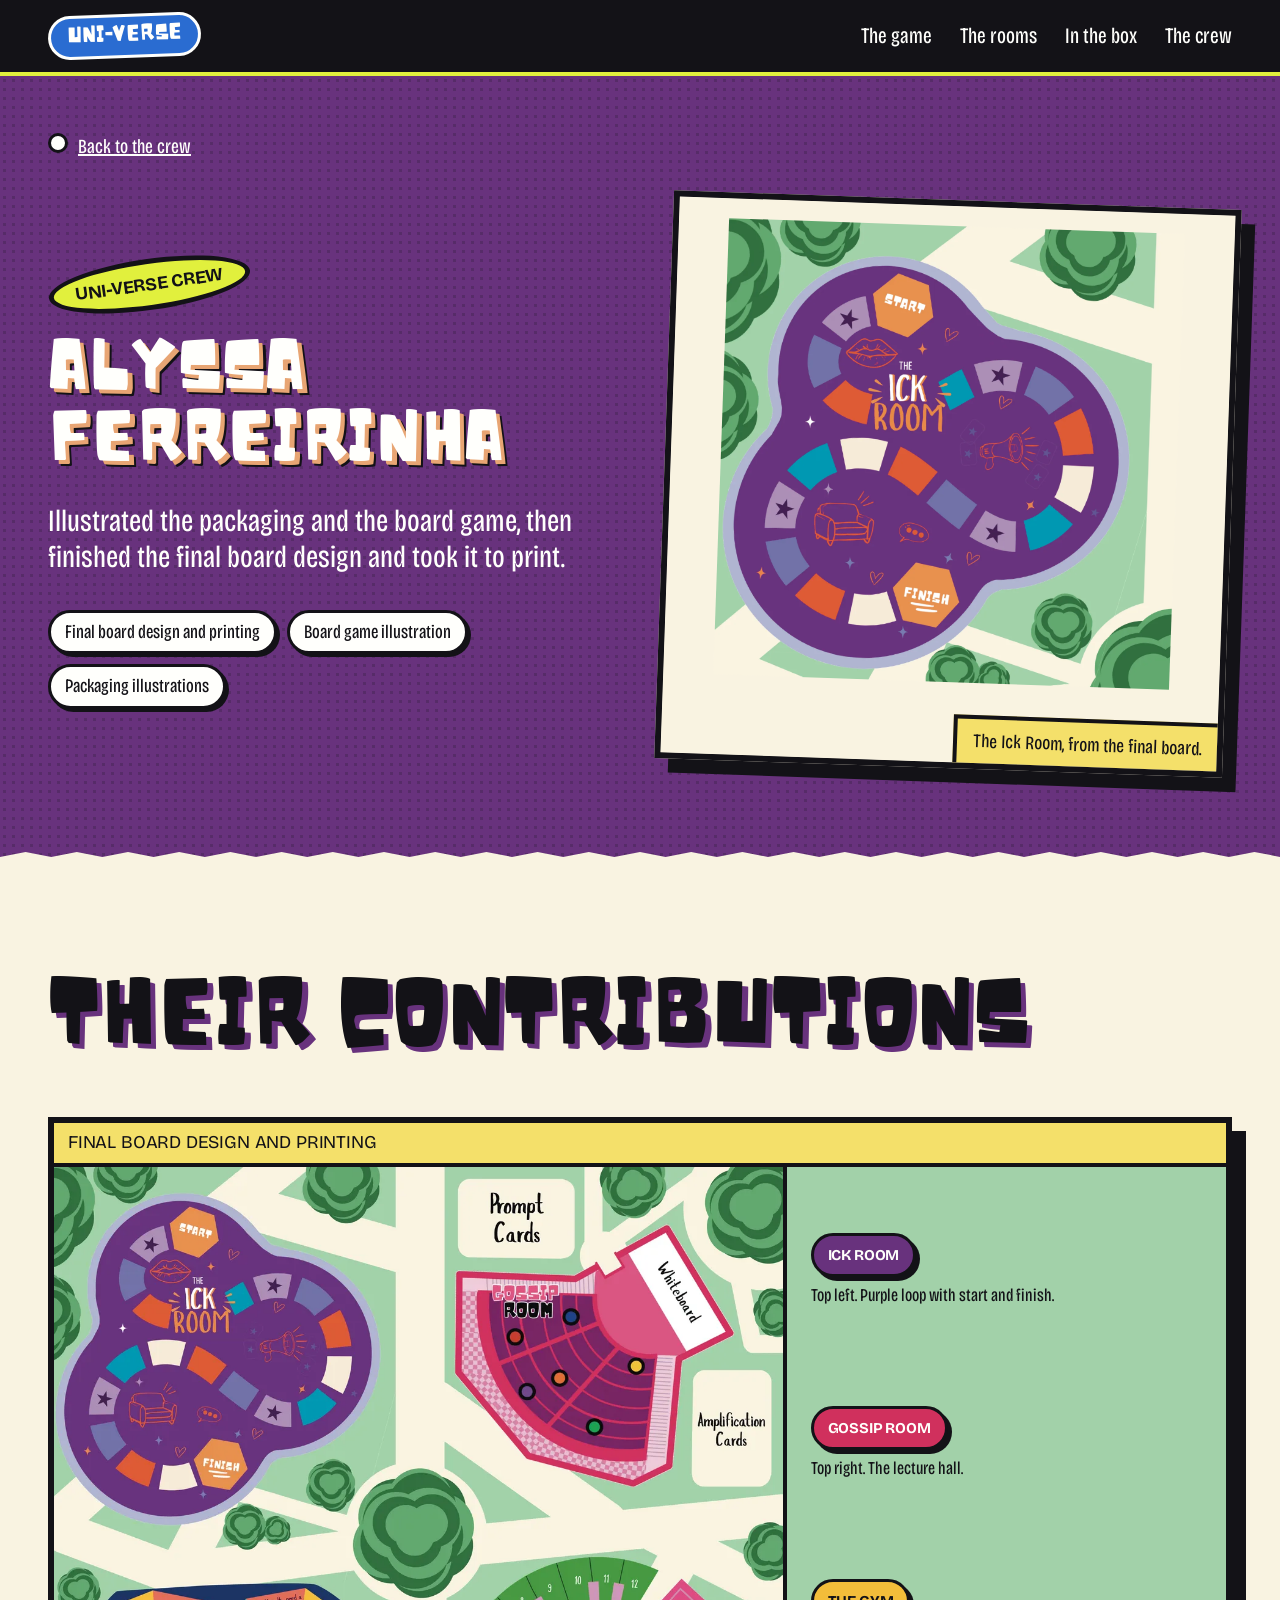
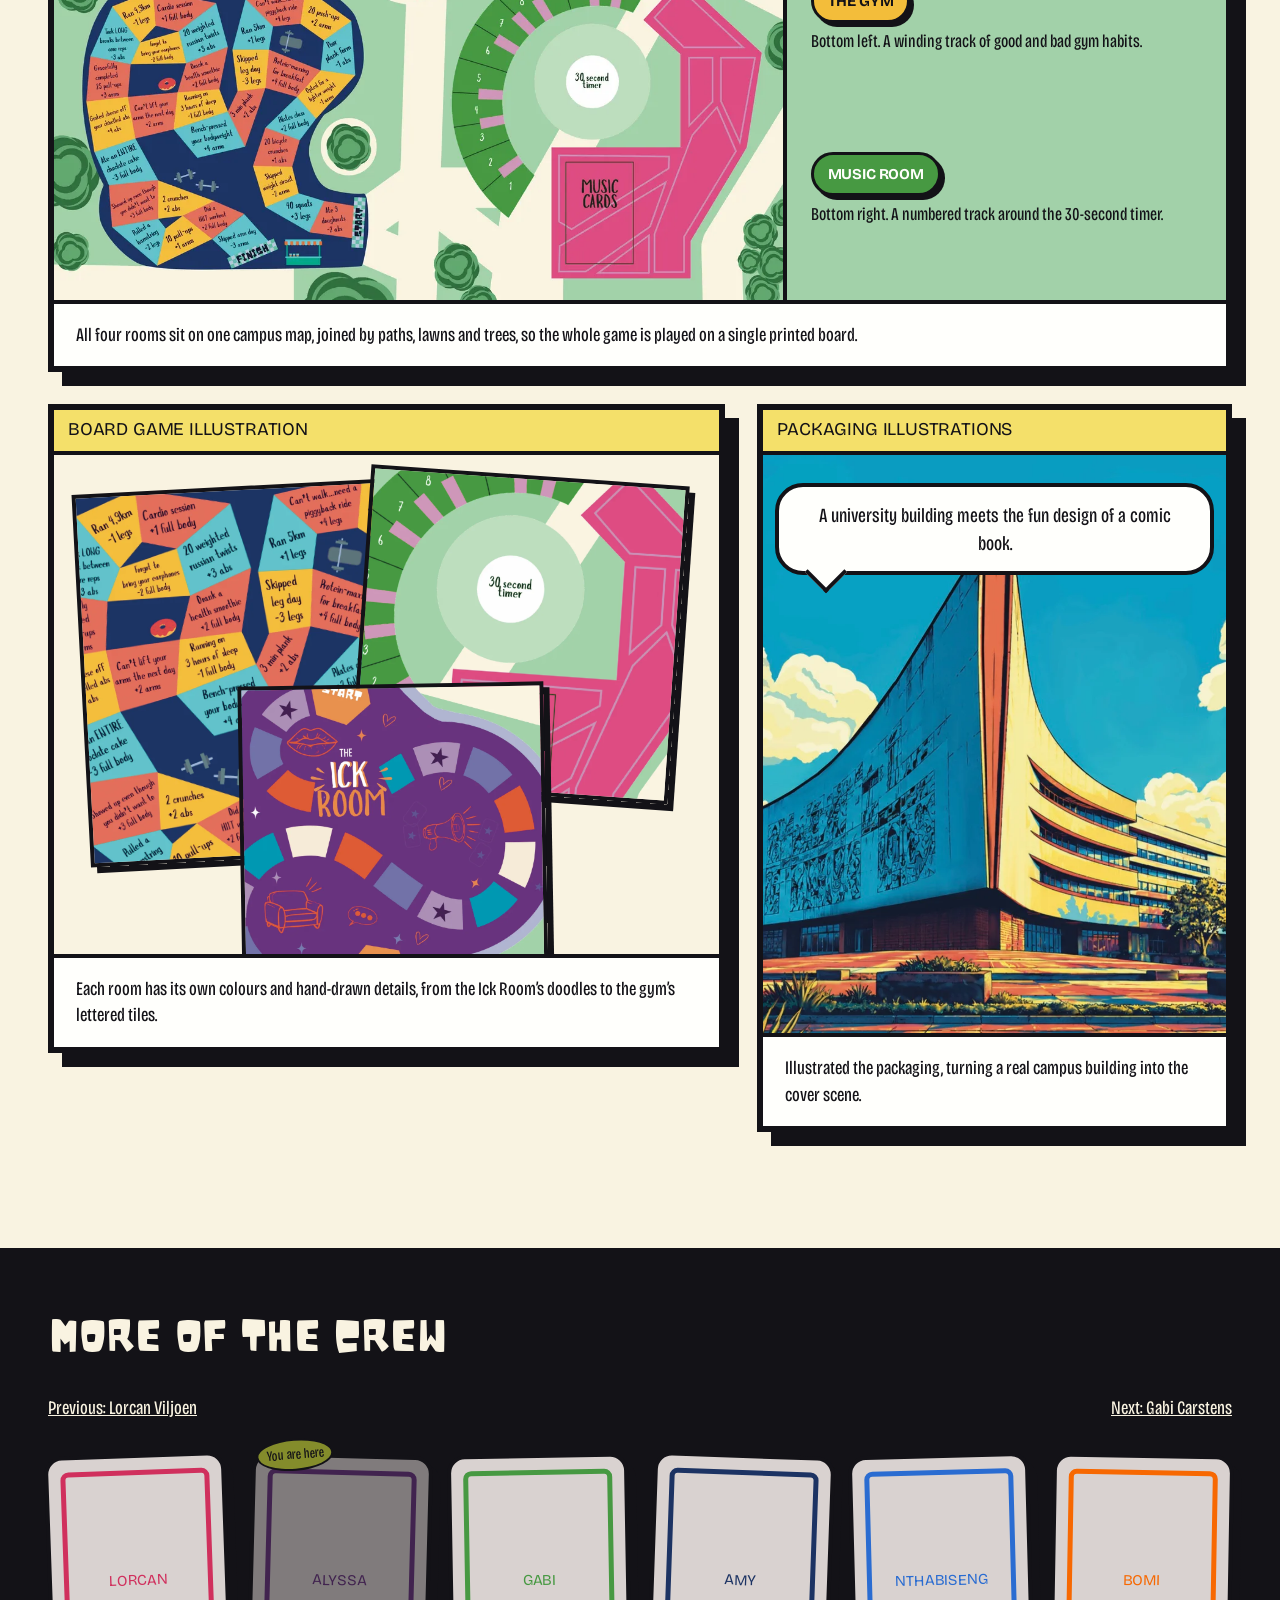
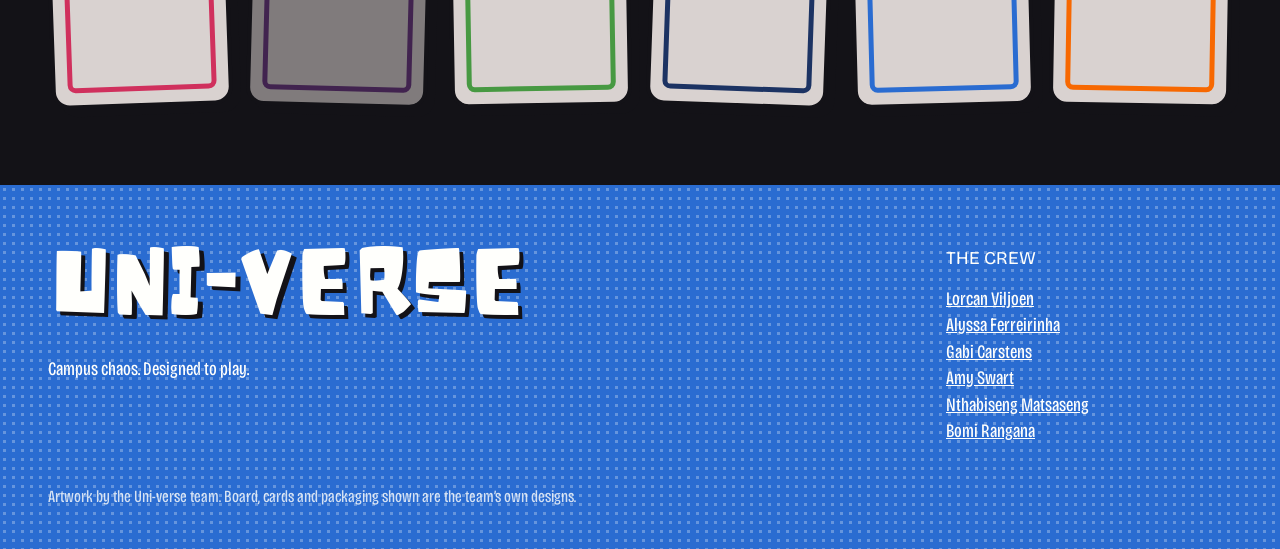
==== members/alyssa.html @ a3adfc47 "Publish Uni-verse presentation website" ====
<!doctype html>
<html lang="en">
  <head>
    <meta charset="utf-8" />
    <meta name="viewport" content="width=device-width,initial-scale=1" />
    <title>Alyssa Ferreirinha | Uni-verse</title>
    <meta
      name="description"
      content="Illustrated the packaging and the board game, then finished the final board design and took it to print."
    />

    <link rel="stylesheet" href="../style.css" />
  </head>
  <body style="--m: var(--ick); --m2: var(--ick-orange)">
    <a class="skip" href="#main">Skip to content</a>
    <header>
      <div class="container nav">
        <a class="wordmark" href="../index.html">Uni-verse</a>
        <nav aria-label="Main navigation">
          <a href="../index.html#game">The game</a
          ><a href="../index.html#rooms">The rooms</a
          ><a href="../index.html#box">In the box</a
          ><a href="../index.html#crew">The crew</a>
        </nav>
        <details class="mobile-menu">
          <summary class="button">Menu</summary>
          <nav aria-label="Mobile navigation">
            <a href="../index.html#game">The game</a
            ><a href="../index.html#rooms">The rooms</a
            ><a href="../index.html#box">In the box</a
            ><a href="../index.html#crew">The crew</a>
          </nav>
        </details>
      </div>
    </header>
    <main id="main">
      <section class="member-cover dots">
        <div class="container">
          <a class="back" href="../index.html#crew">Back to the crew</a>
          <div class="split">
            <div>
              <span class="sticker crew-sticker">Uni-verse crew</span>
              <h1 class="member-name">Alyssa Ferreirinha</h1>

              <p class="lead">
                Illustrated the packaging and the board game, then finished the
                final board design and took it to print.
              </p>
              <div class="chips">
                <a href="#final-board">Final board design and printing</a
                ><a href="#illustration">Board game illustration</a
                ><a href="#packaging">Packaging illustrations</a>
              </div>
            </div>
            <figure class="panel signature">
              <img
                class=""
                src="../assets/room-ick.webp"
                alt="The Ick Room: a purple figure-eight track with lips, a couch and a megaphone."
                fetchpriority="high"
                decoding="async"
              />
              <figcaption class="caption">
                The Ick Room, from the final board.
              </figcaption>
            </figure>
          </div>
        </div>
      </section>
      <section class="contributions band">
        <div class="container">
          <h2>Their contributions</h2>
          <div class="contribution-grid">
            <article
              id="final-board"
              class="panel contribution type-final-board"
              style="--span: 12"
            >
              <h3 class="caption">Final board design and printing</h3>
              <div class="art art-final-board">
                <div class="board-highlight">
                  <a
                    class="zoom"
                    href="../assets/board-full-campus.webp"
                    aria-label="Enlarge The Uni-verse campus board: the Ick Room, Gossip Room, Gym and Music Room on a map of paths, lawns and trees."
                  >
                    <img
                      class=""
                      src="../assets/board-full-campus.webp"
                      alt="The Uni-verse campus board: the Ick Room, Gossip Room, Gym and Music Room on a map of paths, lawns and trees."
                      width="1200"
                      height="1200"
                      srcset="
                        ../assets/board-full-campus-1200.webp 1200w,
                        ../assets/board-full-campus.webp      2400w
                      "
                      sizes="(min-width:1024px) 600px, 92vw"
                      loading="lazy"
                      decoding="async"
                    /><span class="zoom-plus" aria-hidden="true">+</span>
                  </a>
                </div>
                <div class="room-keys">
                  <div>
                    <a class="room-pill key-ick" href="../index.html#room-ick">
                      Ick Room
                    </a>
                    <p>Top left. Purple loop with start and finish.</p>
                  </div>
                  <div>
                    <a
                      class="room-pill key-gossip"
                      href="../index.html#room-gossip"
                    >
                      Gossip Room
                    </a>
                    <p>Top right. The lecture hall.</p>
                  </div>
                  <div>
                    <a class="room-pill key-gym" href="../index.html#room-gym">
                      The Gym
                    </a>
                    <p>
                      Bottom left. A winding track of good and bad gym habits.
                    </p>
                  </div>
                  <div>
                    <a
                      class="room-pill key-music"
                      href="../index.html#room-music"
                    >
                      Music Room
                    </a>
                    <p>
                      Bottom right. A numbered track around the 30-second timer.
                    </p>
                  </div>
                </div>
              </div>
              <p class="panel-text">
                All four rooms sit on one campus map, joined by paths, lawns and
                trees, so the whole game is played on a single printed board.
              </p>
            </article>
            <article
              id="illustration"
              class="panel contribution type-illustration"
              style="--span: 7"
            >
              <h3 class="caption">Board game illustration</h3>
              <div class="art art-illustration">
                <a
                  class="zoom detail detail-0"
                  href="../assets/room-gym.webp"
                  aria-label="Enlarge The Gym: a navy track with hand-lettered fitness challenge tiles."
                >
                  <img
                    class=""
                    src="../assets/room-gym.webp"
                    alt="The Gym: a navy track with hand-lettered fitness challenge tiles."
                    loading="lazy"
                    decoding="async"
                  /><span class="zoom-plus" aria-hidden="true">+</span> </a
                ><a
                  class="zoom detail detail-1"
                  href="../assets/room-music.webp"
                  aria-label="Enlarge The Music Room: a green numbered track around a 30-second timer."
                >
                  <img
                    class=""
                    src="../assets/room-music.webp"
                    alt="The Music Room: a green numbered track around a 30-second timer."
                    loading="lazy"
                    decoding="async"
                  /><span class="zoom-plus" aria-hidden="true">+</span> </a
                ><a
                  class="zoom detail detail-2"
                  href="../assets/room-ick.webp"
                  aria-label="Enlarge The Ick Room: a purple figure-eight track with lips, a couch and a megaphone."
                >
                  <img
                    class=""
                    src="../assets/room-ick.webp"
                    alt="The Ick Room: a purple figure-eight track with lips, a couch and a megaphone."
                    loading="lazy"
                    decoding="async"
                  /><span class="zoom-plus" aria-hidden="true">+</span>
                </a>
              </div>
              <p class="panel-text">
                Each room has its own colours and hand-drawn details, from the
                Ick Room’s doodles to the gym’s lettered tiles.
              </p>
            </article>
            <article
              id="packaging"
              class="panel contribution type-packaging"
              style="--span: 5"
            >
              <h3 class="caption">Packaging illustrations</h3>
              <div class="art art-packaging">
                <a
                  class="zoom"
                  href="../assets/packaging-campus-building.webp"
                  aria-label="Enlarge Packaging illustration of a curved university building under a bright comic-style sky."
                >
                  <img
                    class=""
                    src="../assets/packaging-campus-building.webp"
                    alt="Packaging illustration of a curved university building under a bright comic-style sky."
                    loading="lazy"
                    decoding="async"
                  /><span class="zoom-plus" aria-hidden="true">+</span>
                </a>
                <p class="bubble packaging-bubble">
                  A university building meets the fun design of a comic book.
                </p>
              </div>
              <p class="panel-text">
                Illustrated the packaging, turning a real campus building into
                the cover scene.
              </p>
            </article>
          </div>
        </div>
      </section>
      <section class="crew-strip">
        <div class="container">
          <h2>More of the crew</h2>
          <div class="prev-next">
            <a href="lorcan.html">Previous: Lorcan Viljoen</a
            ><a href="gabby.html">Next: Gabi Carstens</a>
          </div>
          <div class="mini-grid">
            <a
              href="../members/lorcan.html"
              class="member-card mini"
              style="--m: var(--gossip); --turn: -2deg"
            >
              <h3>Lorcan</h3>

              <div class="card-art">
                <img
                  class=""
                  src="../assets/room-gossip.webp"
                  alt="The Gossip Room: a pink and plum lecture hall with player seats and a whiteboard."
                  loading="lazy"
                  decoding="async"
                />
              </div>
              <ul>
                <li>Gossip game board</li>
                <li>Gossip playing cards</li>
                <li>Printing and 3D printing</li>
                <li>This website and the name Uni-verse</li>
              </ul>
              <span class="bubble card-cta">See Lorcan’s work</span>
            </a>

            <div
              aria-current="page"
              class="member-card mini"
              style="--m: var(--ick); --turn: 1.5deg"
            >
              <span class="here">You are here</span>

              <h3>Alyssa</h3>

              <div class="card-art">
                <img
                  class=""
                  src="../assets/packaging-campus-building.webp"
                  alt="Packaging illustration of a curved university building under a bright comic-style sky."
                  loading="lazy"
                  decoding="async"
                />
              </div>
              <ul>
                <li>The final board, designed and printed</li>
                <li>Board game illustration</li>
                <li>Packaging illustrations</li>
              </ul>
              <span class="bubble card-cta">See Alyssa’s work</span>
            </div>

            <a
              href="../members/gabby.html"
              class="member-card mini"
              style="--m: var(--music); --turn: -1deg"
            >
              <h3>Gabi</h3>

              <div class="card-art">
                <img
                  class=""
                  src="../assets/music-board-final.webp"
                  alt="Music Room board with a curved numbered track and pink card area."
                  loading="lazy"
                  decoding="async"
                />
              </div>
              <ul>
                <li>Team organisation and meeting notes</li>
                <li>Task coordination</li>
                <li>Music Room board and word cards</li>
              </ul>
              <span class="bubble card-cta">See Gabi’s work</span>
            </a>

            <a
              href="../members/amy.html"
              class="member-card mini"
              style="--m: var(--gym); --turn: 2deg"
            >
              <h3>Amy</h3>

              <div class="card-art">
                <img
                  class=""
                  src="../assets/room-gym.webp"
                  alt="The Gym: a navy track with hand-lettered fitness challenge tiles."
                  loading="lazy"
                  decoding="async"
                />
              </div>
              <ul>
                <li>Gym game and Fitness Journey cards</li>
                <li>Gym Bro model design</li>
                <li>Clay weights, balancing boards and painting</li>
              </ul>
              <span class="bubble card-cta">See Amy’s work</span>
            </a>

            <a
              href="../members/thabi.html"
              class="member-card mini"
              style="--m: var(--blue); --turn: -1.5deg"
            >
              <h3>Nthabiseng</h3>

              <div class="card-art">
                <img
                  class=""
                  src="../assets/rulebook-final-front.webp"
                  alt="Official Uni-verse rulebook front cover with illustrated campus buildings."
                  loading="lazy"
                  decoding="async"
                />
              </div>
              <ul>
                <li>Official rulebook and report cards</li>
                <li>Portfolio and game rules</li>
                <li>Packaging copy</li>
              </ul>
              <span class="bubble card-cta">See Nthabiseng’s work</span>
            </a>

            <a
              href="../members/bomi.html"
              class="member-card mini"
              style="--m: var(--orange); --turn: 1deg"
            >
              <h3>Bomi</h3>

              <div class="card-art">
                <img
                  class=""
                  src="../assets/ick-board-cutout.webp"
                  alt="ick board cutout"
                  loading="lazy"
                  decoding="async"
                />
              </div>
              <ul>
                <li>Ick Board and card layout</li>
                <li>Game rules and scoring</li>
                <li>Portfolio organisation and Gym Bro painting</li>
              </ul>
              <span class="bubble card-cta">See Bomi’s work</span>
            </a>
          </div>
        </div>
      </section>
    </main>
    <footer class="dots-light">
      <div class="container footer-grid">
        <div>
          <a class="footer-logo" href="../index.html">Uni-verse</a>
          <p>Campus chaos. Designed to play.</p>
        </div>
        <div>
          <h3>The crew</h3>
          <a href="../members/lorcan.html">Lorcan Viljoen</a
          ><a href="../members/alyssa.html">Alyssa Ferreirinha</a
          ><a href="../members/gabby.html">Gabi Carstens</a
          ><a href="../members/amy.html">Amy Swart</a
          ><a href="../members/thabi.html">Nthabiseng Matsaseng</a
          ><a href="../members/bomi.html">Bomi Rangana</a>
        </div>
        <small
          >Artwork by the Uni-verse team. Board, cards and packaging shown are
          the team’s own designs.</small
        >
      </div>
    </footer>
  </body>
</html>
---- style.css ----
/* src/styles/tokens.css */
@font-face {
  font-family: "Noot";
  font-style: normal;
  font-weight: 400;
  font-display: swap;
  src: url(assets/fonts/noot-regular.ttf) format("truetype");
}

@font-face {
  font-family: "Bricolage Grotesque";
  font-style: normal;
  font-display: swap;
  font-weight: 200 800;
  font-stretch: 75% 100%;
  src: url(assets/fonts/bricolage-grotesque.ttf) format("truetype");
}
:root {
  --orange: #f76801;
  --blue: #2a6cd1;
  --green: #00a058;
  --lime: #e1f03d;
  --hot-pink: #f648bd;
  --white: #fffffc;
  --ink: #131217;
  --paper: #f9f3e1;
  --grass: #a2d1a9;
  --caption: #f4e06a;
  --burst: #fbc12a;
  --ick: #68327d;
  --ick-orange: #e8a573;
  --gossip: #d0305d;
  --gossip-plum: #792564;
  --gossip-blush: #e6bfce;
  --music: #479942;
  --music-pink: #dc4b81;
  --music-mint: #bddebe;
  --gym: #1c3363;
  --gym-yellow: #f3bd3a;
  --card-grey: #d9d2d0;
  --shadow: 8px 8px 0 var(--ink);
  --display:
    "Noot",
    "Arial Black",
    Impact,
    sans-serif;
  --body:
    "Bricolage Grotesque",
    Arial,
    sans-serif;
  --hand: "Bricolage Grotesque", Arial, sans-serif;
}

/* src/styles/base.css */
* {
  box-sizing: border-box;
}
html {
  scroll-behavior: smooth;
  overflow-x: clip;
  scroll-padding-top: 100px;
}
body {
  margin: 0;
  background: var(--paper);
  color: var(--ink);
  font: clamp(19px, 1.35vw, 22px)/1.4 var(--body);
  font-synthesis: none;
  font-stretch: condensed;
  font-variation-settings: "opsz" 36, "wdth" 75;
}
h1,
h2,
h3,
.button,
.wordmark,
.sticker,
.room-pill,
.footer-logo {
  font-family: var(--display);
  font-weight: 400;
  font-stretch: normal;
  font-variation-settings: normal;
  text-transform: uppercase;
  letter-spacing: -0.01em;
}
h1,
h2,
h3,
p,
figure {
  margin: 0;
}
h2 {
  font-size: clamp(40px, 7vw, 104px);
  line-height: 1;
  overflow-wrap: normal;
  margin-bottom: 28px;
}
h3 {
  font-size: clamp(24px, 3.4vw, 48px);
  line-height: 1.05;
}
p {
  max-width: 34em;
  margin: 18px 0;
}
a {
  color: inherit;
}
button {
  font: inherit;
  cursor: pointer;
}
img {
  max-width: 100%;
  display: block;
  height: auto;
}
.zoom img {
  width: 100%;
  height: 100%;
  object-fit: cover;
}
a,
button {
  -webkit-tap-highlight-color: transparent;
}
a:focus-visible,
button:focus-visible {
  outline: 4px solid var(--blue);
  outline-offset: 5px;
}
header a:focus-visible,
.box a:focus-visible,
.crew-strip a:focus-visible {
  outline-color: var(--lime);
}
.container {
  max-width: 1280px;
  margin: auto;
  padding-inline: clamp(16px, 4vw, 48px);
  position: relative;
  z-index: 1;
}
.band {
  padding-block: clamp(64px, 9vw, 144px);
  position: relative;
}
.band:before {
  content: "";
  position: absolute;
  left: 0;
  right: 0;
  top: -12px;
  height: 14px;
  background: inherit;
  clip-path: polygon(0 100%, 0 35%, 2% 0, 4% 35%, 6% 0, 8% 35%, 10% 0, 12% 35%, 14% 0, 16% 35%, 18% 0, 20% 35%, 22% 0, 24% 35%, 26% 0, 28% 35%, 30% 0, 32% 35%, 34% 0, 36% 35%, 38% 0, 40% 35%, 42% 0, 44% 35%, 46% 0, 48% 35%, 50% 0, 52% 35%, 54% 0, 56% 35%, 58% 0, 60% 35%, 62% 0, 64% 35%, 66% 0, 68% 35%, 70% 0, 72% 35%, 74% 0, 76% 35%, 78% 0, 80% 35%, 82% 0, 84% 35%, 86% 0, 88% 35%, 90% 0, 92% 35%, 94% 0, 96% 35%, 98% 0, 100% 35%, 100% 100%);
}
.lead {
  font-size: clamp(24px, 2.4vw, 34px);
  line-height: 1.15;
  margin: 24px 0 36px;
}
.split {
  display: grid;
  grid-template-columns: minmax(0, 1fr) minmax(0, 1fr);
  gap: 48px;
  align-items: center;
}
.dots,
.dots-light {
  position: relative;
  isolation: isolate;
}
.dots:before,
.dots-light:before {
  content: "";
  position: absolute;
  inset: 0;
  z-index: -1;
  pointer-events: none;
  background-image:
    radial-gradient(
      circle,
      rgba(19, 18, 23, 0.2) 1.7px,
      transparent 2px);
  background-size: 9px 9px;
}
.dots-light:before {
  background-image:
    radial-gradient(
      circle,
      rgba(255, 255, 252, 0.28) 1.7px,
      transparent 2px);
}
h3,
.lead,
.caption,
.member-role {
  font-family: var(--hand);
  font-weight: 400;
  font-variation-settings: normal;
}
.button,
.sticker,
.room-pill {
  font-family: var(--body);
  font-weight: 700;
}
summary {
  cursor: pointer;
}
summary:focus-visible {
  outline: 4px solid var(--blue);
  outline-offset: 5px;
}

/* src/styles/navigation.css */
header {
  height: 76px;
  background: var(--ink);
  border-bottom: 4px solid var(--lime);
  position: sticky;
  top: 0;
  z-index: 50;
  color: var(--white);
}
.nav {
  height: 100%;
  display: flex;
  justify-content: space-between;
  align-items: center;
  gap: 20px;
}
.wordmark {
  background: var(--blue);
  border: 3px solid var(--white);
  border-radius: 999px;
  font-size: 22px;
  line-height: 1;
  padding: 8px 16px;
  text-decoration: none;
  transform: rotate(-2deg);
  white-space: nowrap;
}
.nav nav {
  display: flex;
  gap: 28px;
  font-size: 22px;
}
.nav nav a {
  text-decoration: none;
}
.nav nav a:hover,
footer a:hover,
.prev-next a:hover {
  color: var(--lime);
  text-decoration: underline;
  text-decoration-thickness: 4px;
  text-underline-offset: 6px;
}
.button {
  display: inline-flex;
  align-items: center;
  justify-content: center;
  text-align: center;
  text-decoration: none;
  font-size: 18px;
  line-height: 1.2;
  padding: 16px 26px;
  border: 4px solid var(--ink);
  border-radius: 999px;
  background: var(--lime);
  color: var(--ink);
  box-shadow: 6px 6px 0 var(--ink);
  transition: transform 0.12s, box-shadow 0.12s;
  min-height: 44px;
}
.button:hover {
  transform: translate(-2px, -2px);
  box-shadow: 8px 8px 0 var(--ink);
}
.button:active {
  transform: translate(4px, 4px);
  box-shadow: 2px 2px 0 var(--ink);
}
.secondary {
  background: var(--white);
}
.small {
  font-size: 13px;
  padding: 8px 14px;
}
.buttons {
  display: flex;
  gap: 16px;
  flex-wrap: wrap;
}
.mobile-menu {
  display: none;
}
.skip {
  position: fixed;
  top: -100px;
  background: var(--lime);
  padding: 16px;
  z-index: 100;
}
.skip:focus {
  top: 8px;
}
.panel {
  position: relative;
  border: 6px solid var(--ink);
  box-shadow: 14px 14px 0 var(--ink);
  background: var(--paper);
  overflow: hidden;
}
.caption {
  background: var(--caption);
  color: var(--ink);
  border: 4px solid var(--ink);
  padding: 10px 16px;
  font-size: 20px;
  line-height: 1.25;
}
.burst {
  width: 150px;
  position: absolute;
  pointer-events: none;
}
.mobile-menu {
  position: relative;
}
.mobile-menu nav {
  position: absolute;
  right: 0;
  top: calc(100% + 12px);
  width: 230px;
  flex-direction: column;
  gap: 18px;
  padding: 24px;
  background: var(--ink);
  border: 3px solid var(--lime);
}

/* src/styles/homepage.css */
.hero {
  background: var(--orange);
  color: var(--white);
  padding: 100px 0 120px;
  overflow: hidden;
}
.hero .split {
  min-height: 540px;
}
.title-slab {
  position: relative;
  background: var(--blue);
  border-radius: 36px;
  padding: 48px 24px 44px;
  animation: pop 0.26s both;
}
.title-slab h1 {
  font-size: clamp(64px, 9.5vw, 142px);
  line-height: 0.86;
  text-align: center;
}
.sticker {
  display: inline-grid;
  place-items: center;
  padding: 0.55em 1.2em;
  border: 5px solid var(--green);
  border-radius: 50%;
  background: var(--lime);
  color: var(--green);
  font-size: 22px;
  line-height: 1.2;
  transform: rotate(-8deg);
}
.title-slab > .sticker {
  position: absolute;
  top: -38px;
  left: 40px;
}
.slab-burst {
  left: -65px;
  bottom: -55px;
  color: var(--lime);
}
.hero-board {
  transform: rotate(-3deg);
  aspect-ratio: 1;
  animation: board-in 0.38s 0.16s both;
}
.hero-board > img {
  width: 100%;
  height: 100%;
  object-fit: cover;
}
.hero-pink {
  color: var(--hot-pink);
  width: 300px;
  left: 18%;
  bottom: -150px;
}
.room-pill {
  display: inline-flex;
  padding: 8px 14px;
  border: 3px solid var(--ink);
  border-radius: 999px;
  box-shadow: 4px 4px 0 var(--ink);
  font-size: 15px;
  line-height: 1.2;
  color: var(--white);
  text-decoration: none;
  min-height: 44px;
  align-items: center;
  background: var(--music);
}
.hero-board .room-pill {
  position: absolute;
}
.room-pill:hover,
.room-pill[aria-pressed=true] {
  background: var(--lime);
  color: var(--ink);
}
.pill-ick,
.key-ick {
  background: var(--ick);
}
.pill-ick {
  left: 6%;
  top: 4%;
  transform: rotate(-6deg);
}
.pill-gossip,
.key-gossip {
  background: var(--gossip);
}
.pill-gossip {
  right: 4%;
  top: 42%;
  transform: rotate(5deg);
}
.pill-gym,
.key-gym {
  background: var(--gym-yellow);
  color: var(--ink);
}
.pill-gym {
  left: 4%;
  bottom: 44%;
  transform: rotate(4deg);
}
.pill-music {
  right: 6%;
  bottom: 5%;
  transform: rotate(-4deg);
}
.game {
  background: var(--blue);
  color: var(--white);
}
.ring {
  position: relative;
  z-index: 0;
}
.ring:before {
  content: "";
  position: absolute;
  z-index: -1;
  border: 6px solid var(--green);
  border-radius: 50%;
  width: 46%;
  height: 130%;
  left: -3%;
  top: -15%;
  transform: rotate(-4deg);
}
.facts {
  display: grid;
  grid-template-columns: 1fr 1fr;
  gap: 36px 28px;
  max-width: 1000px;
  margin-top: 64px;
}
.fact {
  background: var(--white);
  color: var(--ink);
  border: 4px solid var(--ink);
  box-shadow: var(--shadow);
  padding: 24px 28px;
  transform: rotate(-1deg);
}
.fact:nth-child(even) {
  transform: rotate(1deg);
}
.fact-label {
  display: table;
  border: 3px solid var(--ink);
  background: var(--orange);
  color: var(--ink);
  border-radius: 999px;
  padding: 4px 16px;
  margin-top: -48px;
  margin-bottom: 22px;
  font-size: 22px;
}
.fact h3 {
  font-size: clamp(26px, 3.1vw, 44px);
}
.fact p {
  margin-bottom: 0;
}
.bubble {
  background: var(--white);
  border: 4px solid var(--ink);
  border-radius: 28px;
  padding: 14px 22px;
  color: var(--ink);
  position: relative;
  text-align: center;
}
.bubble:after {
  content: "";
  position: absolute;
  width: 26px;
  height: 26px;
  background: var(--white);
  border-right: 4px solid var(--ink);
  border-bottom: 4px solid var(--ink);
  transform: rotate(45deg);
  bottom: -16px;
  left: 32px;
}
.who {
  display: flex;
  align-items: center;
  gap: 48px;
  margin-top: 56px;
}
.who .bubble {
  text-align: left;
  max-width: 720px;
}
.who h3 {
  font-size: 18px;
}
.who img {
  width: 180px;
  transform: rotate(8deg);
}
.rooms,
.contributions {
  background: var(--paper);
}
.rooms h2 {
  text-shadow: 0.06em 0.06em var(--lime);
}
.room-grid {
  position: relative;
  aspect-ratio: 16/11;
  background: var(--ink);
  box-shadow: 14px 14px var(--ink);
  border: 6px solid var(--ink);
}
.room {
  position: absolute;
  inset: 0;
}
.room-content {
  position: absolute;
  overflow: hidden;
}
.room-content > img {
  width: 100%;
  height: 100%;
  object-fit: cover;
  transition: transform 0.3s;
}
.room-content:hover > img {
  transform: scale(1.04);
}
.room-ick {
  clip-path: polygon(0 0, 56% 0, 51% 47%, 0 50%);
}
.room-gossip {
  clip-path: polygon(57.2% 0, 100% 0, 100% 53%, 52.2% 47.8%);
}
.room-gym {
  clip-path: polygon(0 51.4%, 50.9% 48.4%, 44% 100%, 0 100%);
}
.room-music {
  clip-path: polygon(52.1% 49.2%, 100% 54.4%, 100% 100%, 45.2% 100%);
}
.room-ick .room-content {
  left: 0;
  top: 0;
  width: 56%;
  height: 50%;
}
.room-gossip .room-content {
  left: 52%;
  top: 0;
  width: 48%;
  height: 53%;
}
.room-gym .room-content {
  left: 0;
  top: 48%;
  width: 51%;
  height: 52%;
}
.room-music .room-content {
  left: 45%;
  top: 49%;
  width: 55%;
  height: 51%;
}
.room-caption {
  position: absolute;
  top: 0;
  left: 0;
  background: var(--ick-orange);
  border: 4px solid var(--ink);
  padding: 12px 16px;
  display: grid;
  gap: 10px;
}
.room-caption h3 {
  font-size: 22px;
}
.room-gossip .room-caption {
  left: auto;
  right: 0;
  background: var(--gossip-blush);
}
.room-gym .room-caption {
  top: auto;
  bottom: 0;
  background: var(--gym-yellow);
}
.room-music .room-caption {
  top: auto;
  bottom: 0;
  left: auto;
  right: 0;
  background: var(--music-mint);
}
.room-bubble {
  position: absolute;
  font-size: 20px;
  line-height: 1.1;
  max-width: 230px;
  bottom: 35px;
  left: 18px;
  margin: 0;
}
.room-ick .room-bubble {
  left: auto;
  right: 16%;
  bottom: 30px;
}
.room-gossip .room-bubble {
  left: 20%;
  bottom: 45px;
}
.room-gym .room-bubble {
  top: 70px;
  bottom: auto;
  left: 26%;
  max-width: 220px;
}
.room-music .room-bubble {
  top: 80px;
  bottom: auto;
  left: 30%;
  max-width: 240px;
}
.report {
  background: var(--green);
  color: var(--white);
}
.callout {
  display: inline-block;
  transform: rotate(-2deg);
  font-family: var(--display);
}
.report-art {
  max-width: 420px;
  justify-self: center;
  transform: rotate(3deg);
}
.box {
  background: var(--ink);
  color: var(--paper);
}
.box h2 {
  text-shadow: 0.06em 0.06em var(--orange);
}
.packaging-row {
  display: grid;
  grid-template-columns: 2fr 1fr;
  gap: 48px;
  align-items: center;
}
.packaging-feature {
  border-color: var(--paper);
  box-shadow: 14px 14px var(--orange);
}
.packaging-feature .caption {
  position: absolute;
  bottom: -4px;
  left: -4px;
}
.packaging-feature img {
  aspect-ratio: 1652/1041;
}
.card-fan {
  display: flex;
  justify-content: center;
  align-items: center;
  margin: 96px auto 56px;
  padding: 0 35px;
}
.fan-card {
  flex: none;
  width: clamp(120px, 15vw, 210px) !important;
  aspect-ratio: 5/7;
  border: 4px solid var(--paper) !important;
  border-radius: 14px;
  box-shadow: 8px 8px var(--orange);
  overflow: hidden;
  margin-left: -4.5%;
  transform: rotate(var(--rotation)) translateY(var(--lift));
  transition: transform 0.16s;
}
.fan-card:first-child {
  margin-left: 0;
}
.fan-0 {
  --rotation: -14deg;
  --lift: 30px;
}
.fan-1 {
  --rotation: -7deg;
  --lift: 10px;
}
.fan-2 {
  --rotation: 0deg;
  --lift: 0px;
}
.fan-3 {
  --rotation: 7deg;
  --lift: 10px;
}
.fan-4 {
  --rotation: 14deg;
  --lift: 30px;
}
.fan-card:hover,
.fan-card:focus-visible {
  transform: rotate(var(--rotation)) translateY(-24px);
  z-index: 3;
}
.fan-2 img {
  object-position: 100% 50%;
}
.center {
  text-align: center;
  margin-inline: auto;
}
.rulebook-row {
  display: grid;
  grid-template-columns: 1fr 2fr;
  gap: 48px;
  align-items: center;
  margin-top: 96px;
}
.covers {
  display: flex;
  gap: 24px;
  min-width: 0;
}
.covers > .zoom {
  width: calc((100% - 48px) / 3);
  border: 4px solid var(--paper);
  box-shadow: 8px 8px var(--hot-pink);
  transform: rotate(-4deg);
}
.covers > .zoom:nth-child(2) {
  transform: rotate(2deg) translateY(-20px);
}
.covers > .zoom:nth-child(3) {
  transform: rotate(-1deg);
}
.small-dice {
  width: 110px;
}
.crew {
  background:
    repeating-conic-gradient(
      from 0deg at 50% 110%,
      #f648bd 0deg 7deg,
      #f45cc6 7deg 14deg);
}
.crew h2,
.crew > .container > .lead {
  color: var(--white);
  text-shadow: 3px 3px var(--ink);
}
.crew-grid {
  display: grid;
  grid-template-columns: repeat(3, minmax(0, 1fr));
  gap: 40px;
  max-width: 1080px;
  margin: 64px auto 0;
}
.member-card {
  display: flex;
  flex-direction: column;
  position: relative;
  isolation: isolate;
  aspect-ratio: 5/7;
  padding: 26px;
  background: var(--card-grey);
  border: 4px solid var(--ink);
  border-radius: 18px;
  box-shadow: var(--shadow);
  color: var(--ink);
  text-decoration: none;
  transform: rotate(var(--turn));
  transition: transform 0.16s, box-shadow 0.16s;
  min-width: 0;
}
.member-card:before {
  content: "";
  position: absolute;
  inset: 12px;
  border: 5px solid var(--m);
  border-radius: 8px;
  z-index: -1;
  pointer-events: none;
}
.member-card h3 {
  font-size: clamp(24px, 2.5vw, 36px);
  color: var(--m);
  text-align: center;
  margin: 6px 0 18px;
}
.card-art {
  aspect-ratio: 4/3;
  border: 3px solid var(--ink);
  border-radius: 6px;
  overflow: hidden;
  background: var(--gossip-blush);
}
.card-art img {
  width: 100%;
  height: 100%;
  object-fit: contain;
}
.member-card ul {
  font-size: 18px;
  line-height: 1.25;
  padding-left: 20px;
  margin: 16px 0 24px;
}
.member-card li::marker {
  color: var(--m);
}
.card-cta {
  font-size: 18px;
  padding: 8px 12px;
  margin-top: auto;
}
.member-card:hover {
  transform: rotate(0) translate(-4px, -8px);
  box-shadow: 14px 16px var(--ink);
}
.member-card:focus-visible {
  outline: 5px solid var(--lime);
  outline-offset: 6px;
}
.face-down {
  background: var(--m);
  background-image:
    radial-gradient(
      circle,
      rgba(255, 255, 252, 0.28) 1.7px,
      transparent 2px);
  background-size: 9px 9px;
  justify-content: center;
  align-items: center;
  color: var(--white);
}
.face-down:before {
  border-color: var(--white);
}
.face-down h3 {
  font-size: 22px;
  color: var(--white);
  text-shadow: 3px 3px var(--ink);
  margin: 36px 0 0;
}
.face-down > p {
  font-size: 18px;
}
.question {
  font: 96px/1 var(--display);
  width: 74%;
  aspect-ratio: 1.15;
  display: grid;
  place-items: center;
  color: var(--m);
  padding: 12px;
}
.rulebook-pages {
  margin-top: 40px;
  padding-top: 24px;
  border-top: 2px solid currentColor;
}
.rulebook-pages summary {
  cursor: pointer;
  font-family: var(--hand);
  font-weight: 400;
  font-size: 26px;
}
.rulebook-grid {
  display: grid;
  grid-template-columns: repeat(auto-fit, minmax(min(100%, 220px), 1fr));
  gap: 24px;
  margin-top: 24px;
}
.rulebook-grid figure {
  min-width: 0;
}
.rulebook-grid img {
  width: 100%;
  height: auto;
}
.rulebook-grid figcaption {
  margin-top: 10px;
}
.covers img,
.report-art img {
  object-fit: contain;
}
.room-music .room-content > img {
  object-fit: contain;
  background: var(--music-mint);
}
.card-role {
  color: var(--ink);
}
.member-card h3 {
  overflow-wrap: anywhere;
}
.hero .lead,
.hero .lead + p {
  margin-left: 0;
  margin-right: 0;
  text-align: left;
  width: 100%;
  max-width: none;
}
.hero .slab-burst {
  width: 90px;
  left: -34px;
  bottom: 20px;
}

/* src/styles/members.css */
.member-cover {
  background: var(--m);
  color: var(--white);
  padding: 56px 0 96px;
  overflow: hidden;
}
.back {
  display: block;
  margin-bottom: 40px;
  font-size: 20px;
}
.back:before {
  content: "";
  display: inline-block;
  width: 14px;
  height: 14px;
  border: 3px solid var(--ink);
  background: var(--white);
  border-radius: 50%;
  margin-right: 10px;
}
.crew-sticker {
  color: var(--ink);
  border-color: var(--ink);
  font-size: 18px;
  margin-bottom: 28px;
}
.member-name {
  font-size: clamp(40px, 5.5vw, 84px);
  overflow-wrap: anywhere;
  line-height: 1;
  text-shadow: 0.06em 0.06em var(--m2), 0.09em 0.09em var(--ink);
}
.placeholder-name {
  font-size: clamp(44px, 6vw, 80px);
}
.chips {
  display: flex;
  flex-wrap: wrap;
  gap: 10px;
}
.chips a {
  padding: 6px 14px;
  border: 3px solid var(--ink);
  background: var(--white);
  color: var(--ink);
  border-radius: 999px;
  box-shadow: 3px 3px var(--ink);
  text-decoration: none;
  font-size: 19px;
}
.chips a:hover {
  background: var(--lime);
}
.signature {
  transform: rotate(2deg);
  aspect-ratio: 1;
}
.signature > img {
  height: 100%;
  width: 100%;
  object-fit: contain;
  padding: 20px 20px 80px;
  background: var(--paper);
}
.signature .caption {
  position: absolute;
  bottom: -4px;
  right: -4px;
  max-width: 80%;
  font-size: 19px;
}
.placeholder-cover {
  max-width: 320px;
  width: 100%;
  justify-self: center;
}
.placeholder-cover .member-card {
  pointer-events: none;
}
.contributions h2 {
  text-shadow: 0.06em 0.06em var(--m);
}
.contribution-grid {
  display: grid;
  grid-template-columns: repeat(12, minmax(0, 1fr));
  gap: 32px;
  align-items: start;
  margin-top: 48px;
  grid-auto-flow: dense;
}
.contribution {
  grid-column: span var(--span);
}
.contribution > .caption {
  position: relative;
  z-index: 4;
  margin: -6px -6px 0;
  width: calc(100% + 12px);
  font-size: 18px;
}
.art {
  position: relative;
  overflow: hidden;
  aspect-ratio: 1;
  background: var(--paper);
}
.art > .zoom {
  height: 100%;
}
.panel-text {
  background: var(--white);
  border-top: 4px solid var(--ink);
  padding: 18px 22px;
  margin: 0;
  max-width: none;
}
.zoom {
  padding: 0;
  border: 0;
  background: transparent;
  display: block;
  position: relative;
  width: 100%;
  color: var(--ink);
}
.zoom-plus {
  position: absolute;
  bottom: 12px;
  right: 12px;
  width: 44px;
  height: 44px;
  border: 3px solid var(--ink);
  border-radius: 50%;
  background: var(--lime);
  font: 28px/38px var(--display);
  opacity: 0;
  transition: opacity 0.12s;
}
.zoom:hover > .zoom-plus,
.zoom:focus-visible > .zoom-plus {
  opacity: 1;
}
.zoom:focus-visible {
  outline: 4px solid var(--lime);
  outline-offset: -4px;
  z-index: 5;
}
.art-gossip {
  aspect-ratio: 4/3;
  background: var(--gossip-blush);
  padding: 28px;
}
.gossip-main img {
  object-fit: contain;
  transform: rotate(-3deg);
}
.inset {
  position: absolute;
  width: 30%;
  bottom: 20px;
  right: 20px;
  transform: rotate(4deg);
  border: 4px solid var(--ink);
  background: var(--caption);
}
.inset small {
  font-size: 16px;
  display: block;
  text-align: center;
}
.art-cards {
  aspect-ratio: 3/5;
  background: var(--gossip-plum);
}
.type-cards {
  grid-row: span 2;
}
.stack-card {
  position: absolute;
  width: 58%;
  height: auto !important;
  aspect-ratio: 496/700;
  border: 3px solid var(--ink);
  border-radius: 10px;
  overflow: hidden;
  box-shadow: 6px 6px var(--ink);
  transform: rotate(var(--r));
}
.stack-0 {
  left: 6%;
  top: 5%;
  --r: -8deg;
}
.stack-1 {
  left: 36%;
  top: 12%;
  --r: 6deg;
}
.stack-2 {
  left: 4%;
  top: 50%;
  --r: 5deg;
}
.stack-3 {
  left: 38%;
  top: 55%;
  --r: -6deg;
}
.stack-card:hover,
.stack-card:focus-visible {
  z-index: 3;
  transform: rotate(0);
}
.art-printing {
  display: grid;
  place-items: center;
  background: var(--white);
  padding: 30px;
}
.print-card {
  width: 54%;
  height: auto !important;
  border: 3px solid var(--ink);
  outline: 2px dashed var(--ink);
  outline-offset: 10px;
  transform: rotate(-4deg);
}
.registration {
  position: absolute;
  bottom: 14px;
  left: 14px;
  display: flex;
  gap: 4px;
}
.registration i {
  width: 18px;
  height: 18px;
  border: 2px solid var(--ink);
}
.art-three-d {
  background-color: var(--lime);
  background-image:
    repeating-linear-gradient(
      0deg,
      transparent 0 11.5%,
      rgba(19, 18, 23, 0.15) 11.5% 12%);
  display: grid;
  place-items: center;
}
.three-d-type {
  font: clamp(110px, 14vw, 180px)/1 var(--display);
  color: var(--white);
  text-shadow:
    2px 2px var(--gossip),
    4px 4px var(--gossip),
    6px 6px var(--gossip),
    8px 8px var(--gossip),
    10px 10px var(--gossip),
    12px 12px var(--gossip),
    14px 14px var(--ink);
}
.art-website {
  background: var(--orange);
  display: grid;
  place-items: center;
}
.mini-slab {
  width: 80%;
  border-radius: 18px;
  background: var(--blue);
  color: var(--white);
  text-align: center;
  font: 44px/0.95 var(--display);
  padding: 40px 16px;
  position: relative;
}
.mini-slab .sticker {
  font-size: 12px;
  position: absolute;
  top: -20px;
  left: 10px;
}
.mini-slab .burst {
  width: 70px;
  left: -24px;
  bottom: -24px;
}
.art-name {
  aspect-ratio: 16/7;
  background: var(--burst);
}
.art-name img {
  object-position: 50% 32%;
}
.art-final-board {
  aspect-ratio: 16/10;
  background: var(--grass);
  display: grid;
  grid-template-columns: 5fr 3fr;
}
.board-highlight {
  position: relative;
  aspect-ratio: 1;
  height: 100%;
  border-right: 4px solid var(--ink);
}
.board-highlight .zoom {
  height: 100%;
}
.room-keys {
  padding: 24px;
  display: flex;
  flex-direction: column;
  justify-content: space-around;
  gap: 8px;
}
.room-keys p {
  font-size: 18px;
  line-height: 1.2;
  margin: 8px 0;
}
.art-illustration {
  aspect-ratio: 4/3;
}
.detail {
  position: absolute;
  border: 4px solid var(--ink);
  box-shadow: 6px 6px var(--ink);
  overflow: hidden;
  height: auto !important;
  aspect-ratio: 1;
}
.detail-0 {
  left: 4%;
  top: 6%;
  width: 56%;
  transform: rotate(-3deg);
}
.detail-1 {
  left: 46%;
  top: 4%;
  width: 48%;
  transform: rotate(4deg);
}
.detail-2 {
  left: 28%;
  top: 46%;
  width: 46%;
  transform: rotate(-1deg);
}
.detail img {
  transform: scale(1.5);
}
.art-packaging {
  aspect-ratio: 4/5;
  background: var(--ink);
}
.art-packaging img {
  object-position: 62% 50%;
}
.packaging-bubble {
  position: absolute;
  top: 10px;
  left: 12px;
  right: 12px;
  font-size: 20px;
  pointer-events: none;
}
.type-empty {
  border: 4px dashed var(--ink);
  box-shadow: none;
}
.art-empty {
  aspect-ratio: 16/9;
  background: color-mix(in srgb, var(--m) 12%, var(--paper));
  background-image:
    radial-gradient(
      circle,
      rgba(19, 18, 23, 0.1) 1.7px,
      transparent 2px);
  background-size: 9px 9px;
  display: grid;
  place-items: center;
  padding: 24px;
}
.art-empty .bubble {
  font-size: 20px;
}
.crew-strip {
  background: var(--ink);
  color: var(--paper);
  padding: 72px 0;
}
.crew-strip h2 {
  font-size: clamp(28px, 3.4vw, 48px);
}
.prev-next {
  display: flex;
  justify-content: space-between;
  gap: 24px;
  margin: 32px 0;
}
.mini-grid {
  display: grid;
  grid-template-columns: repeat(6, minmax(0, 1fr));
  gap: 20px;
}
.mini {
  padding: 24px 16px;
  aspect-ratio: 5/7;
  justify-content: center;
}
.mini .card-art,
.mini ul,
.mini .card-cta,
.mini > p {
  display: none;
}
.mini h3 {
  font-size: 18px;
  overflow-wrap: anywhere;
  margin: 12px 0;
}
.mini .question {
  font-size: 44px;
  padding: 8px;
  width: 90%;
  border-width: 3px;
}
.mini[aria-current] {
  opacity: 0.55;
}
.here {
  position: absolute;
  top: -18px;
  left: 0;
  font-size: 14px;
  padding: 4px 8px;
  border: 2px solid var(--ink);
  border-radius: 50%;
  background: var(--lime);
  color: var(--ink);
  transform: rotate(-6deg);
  white-space: nowrap;
}
.art-image img {
  object-fit: contain;
}
.member-role {
  font-family: var(--hand);
  font-weight: 400;
  font-size: clamp(20px, 2vw, 28px);
  line-height: 1.2;
}
.card-role {
  font-size: 20px;
  margin: 8px 0 16px;
  text-align: center;
}
.art-image img {
  object-fit: contain;
  padding: 16px;
}
.member-name {
  overflow-wrap: anywhere;
}
#gossip-design .art {
  aspect-ratio: 16/9;
}

/* src/styles/footer.css */
footer {
  background: var(--blue);
  color: var(--white);
  padding: 64px 0 40px;
  border-top: 6px solid var(--ink);
}
.footer-grid {
  display: grid;
  grid-template-columns: 3fr 1fr;
  gap: 40px;
}
.footer-logo {
  font-size: clamp(40px, 7vw, 104px);
  text-decoration: none;
  line-height: 1;
  text-shadow: 0.05em 0.05em var(--ink);
}
footer h3 {
  font-size: 18px;
  margin-bottom: 18px;
}
footer .footer-grid > div:nth-child(2) a {
  display: block;
  width: fit-content;
}
footer small {
  grid-column: 1/-1;
  font-size: 17px;
  opacity: 0.8;
}
@keyframes pop {
  from {
    opacity: 0;
    transform: scale(0.92);
  }
  to {
    opacity: 1;
    transform: scale(1);
  }
}
@keyframes board-in {
  from {
    opacity: 0;
    transform: translateY(40px) rotate(2deg);
  }
  to {
    opacity: 1;
    transform: rotate(-3deg);
  }
}
.rules {
  position: fixed;
  inset: 0;
  margin: auto;
  width: min(640px, calc(100vw - 32px));
  max-height: calc(100dvh - 48px);
  overflow-y: auto;
  padding: 32px;
  background: var(--room);
  color: var(--white);
  border: 4px solid var(--ink);
}
.rules::backdrop {
  background: rgb(19 18 23 / 85%);
}
.rules h3 {
  margin-top: 28px;
}

/* src/styles/responsive.css */
@media (max-width: 1023px) {
  .split {
    grid-template-columns: 1fr;
    gap: 56px;
  }
  .hero .split {
    max-width: 740px;
  }
  .hero-board {
    max-width: 560px;
    width: 100%;
    justify-self: center;
  }
  .title-slab h1 {
    font-size: clamp(64px, 16vw, 140px);
  }
  .panel {
    border-width: 4px;
    box-shadow: var(--shadow);
  }
  .title-slab {
    padding: 48px 32px;
  }
  .hero .lead {
    max-width: 24em;
  }
  .crew-grid {
    grid-template-columns: repeat(2, minmax(0, 1fr));
  }
  .room-grid {
    display: grid;
    grid-template-columns: 1fr 1fr;
    gap: 14px;
    padding: 14px;
    aspect-ratio: auto;
  }
  .room {
    position: relative;
    inset: auto;
    clip-path: none;
    aspect-ratio: 1;
  }
  .room .room-content {
    inset: 0;
    width: 100%;
    height: 100%;
  }
  .room .room-caption {
    top: 0;
    left: 0;
    right: auto;
    bottom: auto;
  }
  .room .room-bubble {
    bottom: 24px;
    top: auto;
    left: 16px;
    right: 16px;
    max-width: none;
    font-size: 18px;
  }
  .room-caption h3 {
    font-size: 18px;
  }
  .report .split {
    grid-template-columns: 1fr 1fr;
  }
  .packaging-row,
  .rulebook-row {
    gap: 32px;
  }
  .member-cover .split {
    grid-template-columns: 1fr 1fr;
    gap: 32px;
  }
  .member-name {
    font-size: clamp(44px, 7.5vw, 80px);
  }
  .member-cover .lead {
    font-size: 25px;
  }
  .contribution {
    grid-column: span 6;
  }
  .type-gossip,
  .type-name,
  .type-final-board,
  .type-illustration,
  .type-packaging {
    grid-column: span 12;
  }
  .type-cards {
    grid-row: auto;
  }
  .art-final-board {
    aspect-ratio: auto;
    grid-template-columns: 1fr;
  }
  .board-highlight {
    height: auto;
    border-right: 0;
    border-bottom: 4px solid var(--ink);
  }
  .room-keys {
    display: grid;
    grid-template-columns: 1fr 1fr;
  }
  .mini-grid {
    grid-template-columns: repeat(3, 1fr);
  }
  .mini {
    aspect-ratio: 3/2;
  }
  .mini .question {
    max-width: 90px;
  }
  .contribution > .caption {
    margin: -4px -4px 0;
    width: calc(100% + 8px);
  }
}
@media (max-width: 899px) {
  header {
    height: 64px;
  }
  .wordmark {
    font-size: 18px;
  }
  .nav > nav {
    display: none;
  }
  .mobile-menu {
    display: block;
    padding: 8px 16px;
    font-size: 16px;
    box-shadow: none;
  }
  .packaging-row,
  .rulebook-row {
    grid-template-columns: 1fr;
  }
  .report .split {
    grid-template-columns: 1fr;
  }
  .report-art {
    max-width: 360px;
  }
  .member-cover .split {
    grid-template-columns: 1fr;
  }
  .signature {
    max-width: 560px;
    justify-self: center;
    width: 100%;
  }
  .member-name {
    font-size: clamp(40px, 8vw, 80px);
  }
  .member-cover .lead {
    max-width: 26em;
  }
  .footer-grid {
    grid-template-columns: 1fr 1fr;
  }
  .footer-logo {
    font-size: clamp(36px, 6vw, 70px);
  }
}
@media (max-width: 639px) {
  h2 {
    font-size: clamp(34px, 9vw, 56px);
    line-height: 1.1;
  }
  .hero {
    padding: 72px 0 90px;
  }
  .title-slab {
    border-radius: 24px;
    padding: 32px 18px;
  }
  .title-slab h1 {
    font-size: clamp(64px, 17vw, 106px);
  }
  .title-slab > .sticker {
    font-size: 15px;
    top: -28px;
    left: 20px;
  }
  .slab-burst {
    width: 90px;
    left: -34px;
    bottom: -34px;
  }
  .hero-pink {
    display: none;
  }
  .hero .lead {
    margin-top: 40px;
  }
  .hero-board .room-pill {
    font-size: 11px;
    padding: 6px 8px;
    min-height: 36px;
  }
  .buttons {
    gap: 12px;
  }
  .button {
    font-size: 15px;
    padding: 14px 18px;
  }
  .small {
    font-size: 12px;
    padding: 8px 12px;
  }
  .facts {
    grid-template-columns: 1fr;
  }
  .fact h3 {
    font-size: 30px;
  }
  .who {
    flex-direction: column-reverse;
    gap: 20px;
    align-items: flex-end;
  }
  .who img {
    width: 120px;
  }
  .room-grid {
    grid-template-columns: 1fr;
    padding: 10px;
    gap: 16px;
  }
  .room {
    aspect-ratio: 4/5;
  }
  .room:nth-child(odd) {
    transform: rotate(-1deg);
  }
  .room:nth-child(even) {
    transform: rotate(1deg);
  }
  .room-caption h3 {
    font-size: 22px;
  }
  .room .room-bubble {
    font-size: 19px;
  }
  .packaging-feature .caption {
    font-size: 16px;
    padding: 8px 10px;
  }
  .card-fan {
    margin-top: 64px;
    padding: 0 12px;
  }
  .fan-card {
    width: 34vw !important;
    margin-left: -8%;
  }
  .fan-1,
  .fan-3 {
    display: none;
  }
  .covers {
    overflow-x: auto;
    scroll-snap-type: x mandatory;
    padding: 12px 16px 30px;
    gap: 16px;
  }
  .covers > .zoom {
    width: 62vw;
    flex: none;
    transform: none !important;
    scroll-snap-align: center;
  }
  .crew-grid {
    grid-template-columns: 1fr;
    gap: 36px;
    margin-top: 48px;
  }
  .member-card {
    max-width: 340px;
    width: 100%;
    justify-self: center;
  }
  .member-card h3 {
    font-size: 32px;
  }
  .face-down h3 {
    font-size: 22px;
  }
  .contribution-grid {
    grid-template-columns: 1fr;
    gap: 24px;
  }
  .contribution {
    grid-column: 1 !important;
  }
  .contribution > .caption {
    font-size: 17px;
  }
  .art-final-board {
    display: block;
  }
  .room-keys {
    grid-template-columns: 1fr;
    padding: 20px;
  }
  .room-keys .room-pill {
    font-size: 14px;
  }
  .art-empty {
    min-height: 220px;
  }
  .mini-grid {
    display: flex;
    overflow-x: auto;
    scroll-snap-type: x mandatory;
    padding: 24px 8px 24px;
    gap: 20px;
  }
  .mini {
    min-width: 132px;
    max-width: 132px;
    aspect-ratio: 5/7;
    scroll-snap-align: start;
  }
  .mini h3 {
    font-size: 18px;
  }
  .mini .question {
    font-size: 40px;
  }
  .prev-next {
    font-size: 18px;
  }
  .footer-grid {
    grid-template-columns: 1fr;
  }
  .footer-logo {
    font-size: clamp(36px, 10vw, 60px);
  }
  .member-cover {
    padding-top: 32px;
  }
  .member-name {
    font-size: clamp(34px, 9.4vw, 60px);
  }
  .placeholder-name {
    font-size: 44px;
  }
  .rules {
    padding: 24px;
  }
  .rules p {
    font-size: 22px;
  }
  .rules h2 {
    font-size: 32px;
  }
  .signature .caption {
    font-size: 17px;
  }
  .panel {
    box-shadow: 6px 6px var(--ink);
  }
}
@media (prefers-reduced-motion: reduce) {
  html {
    scroll-behavior: auto;
  }
  *,
  *:before,
  *:after {
    animation: none !important;
    transition: none !important;
  }
  .member-card:hover,
  .button:hover,
  .fan-card:hover {
    transform: none;
  }
  .room-content:hover > img {
    transform: none;
  }
}
.mini:not(.face-down) h3 {
  font-size: 15px;
  overflow-wrap: anywhere;
}

/* src/styles/index.css */
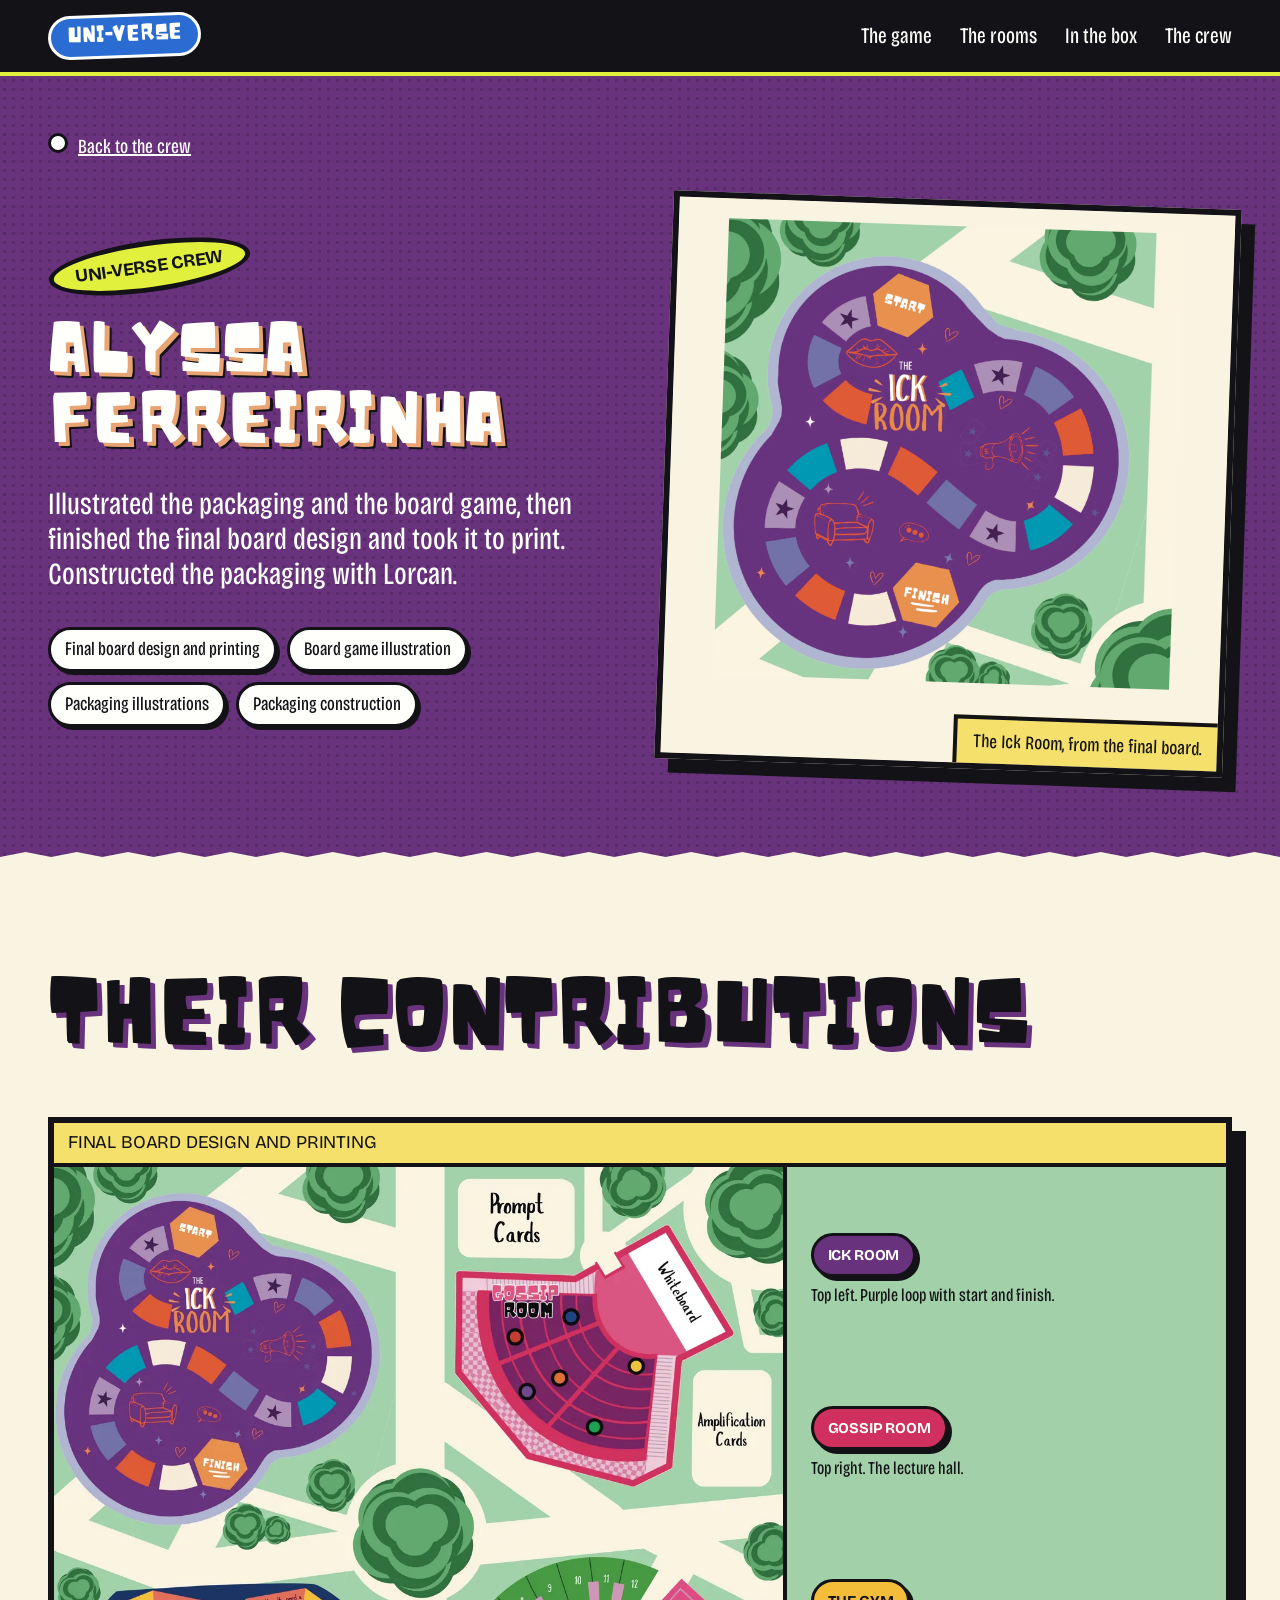
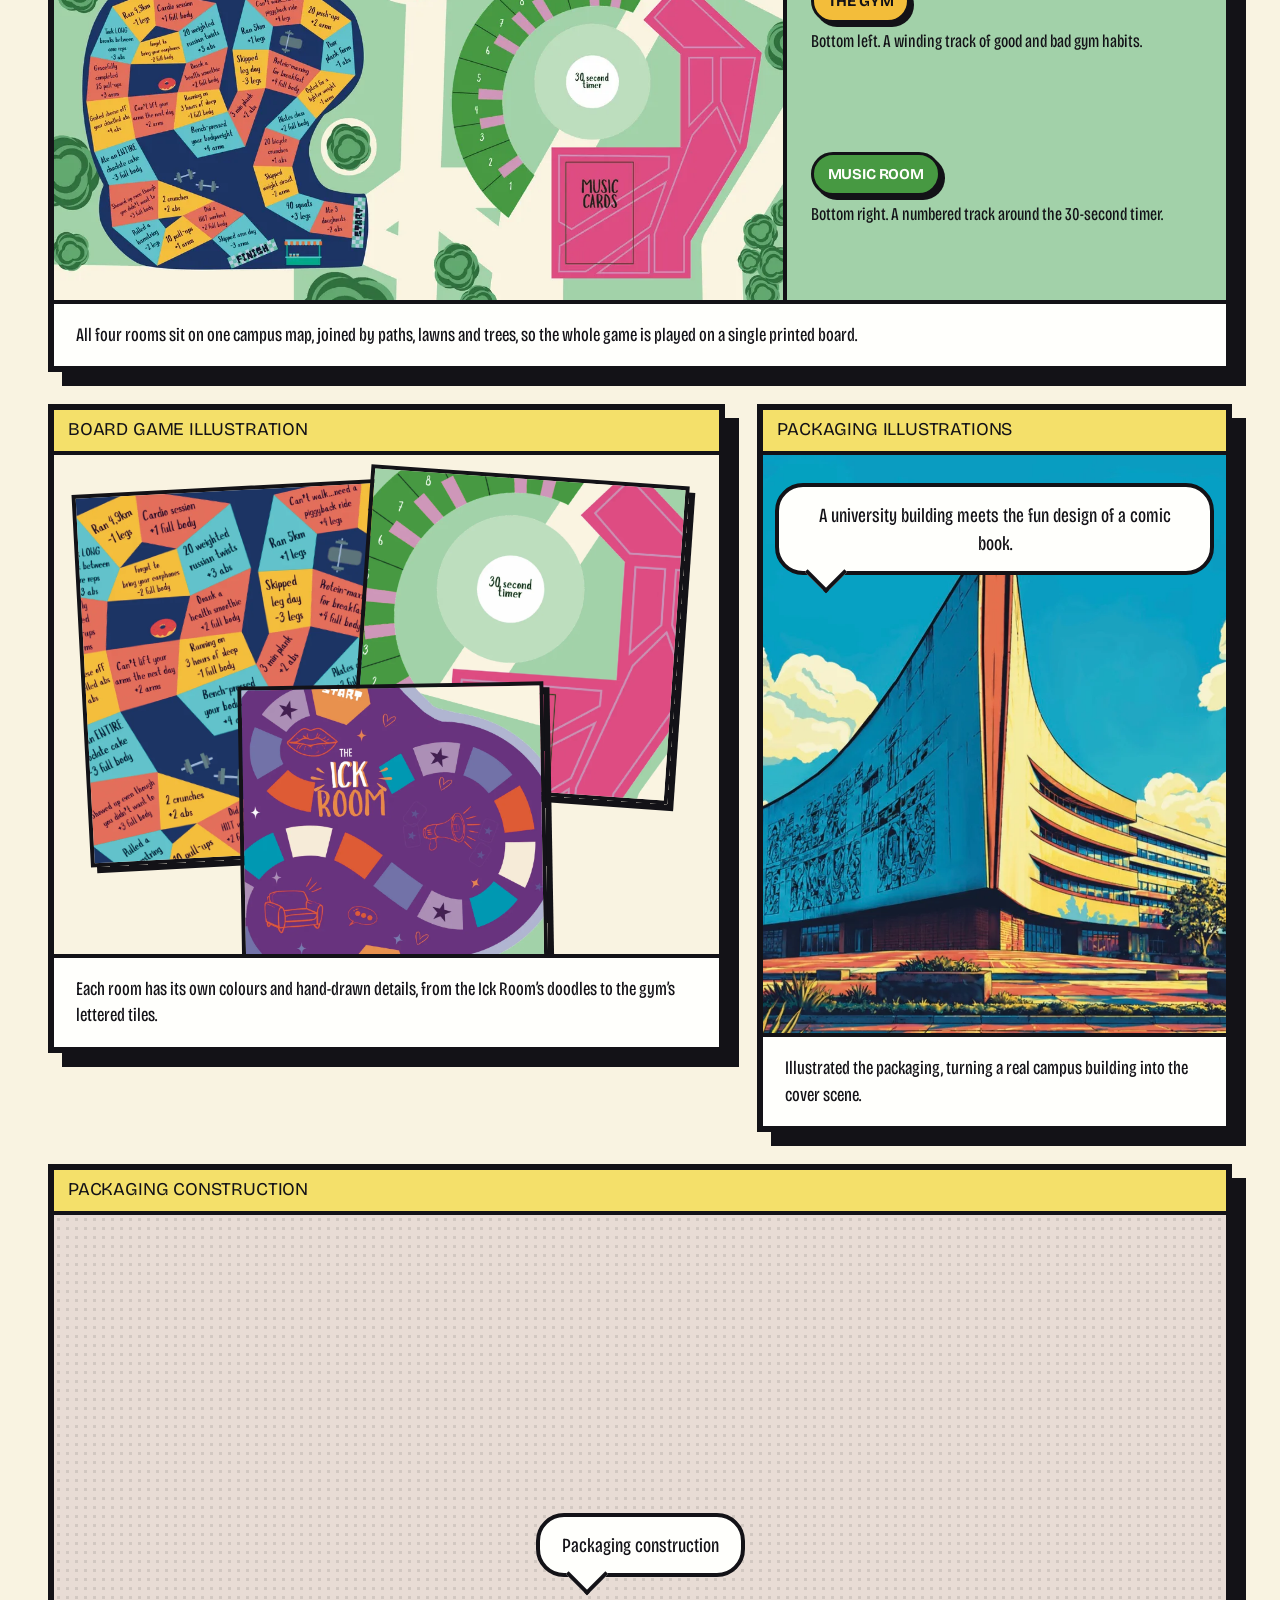
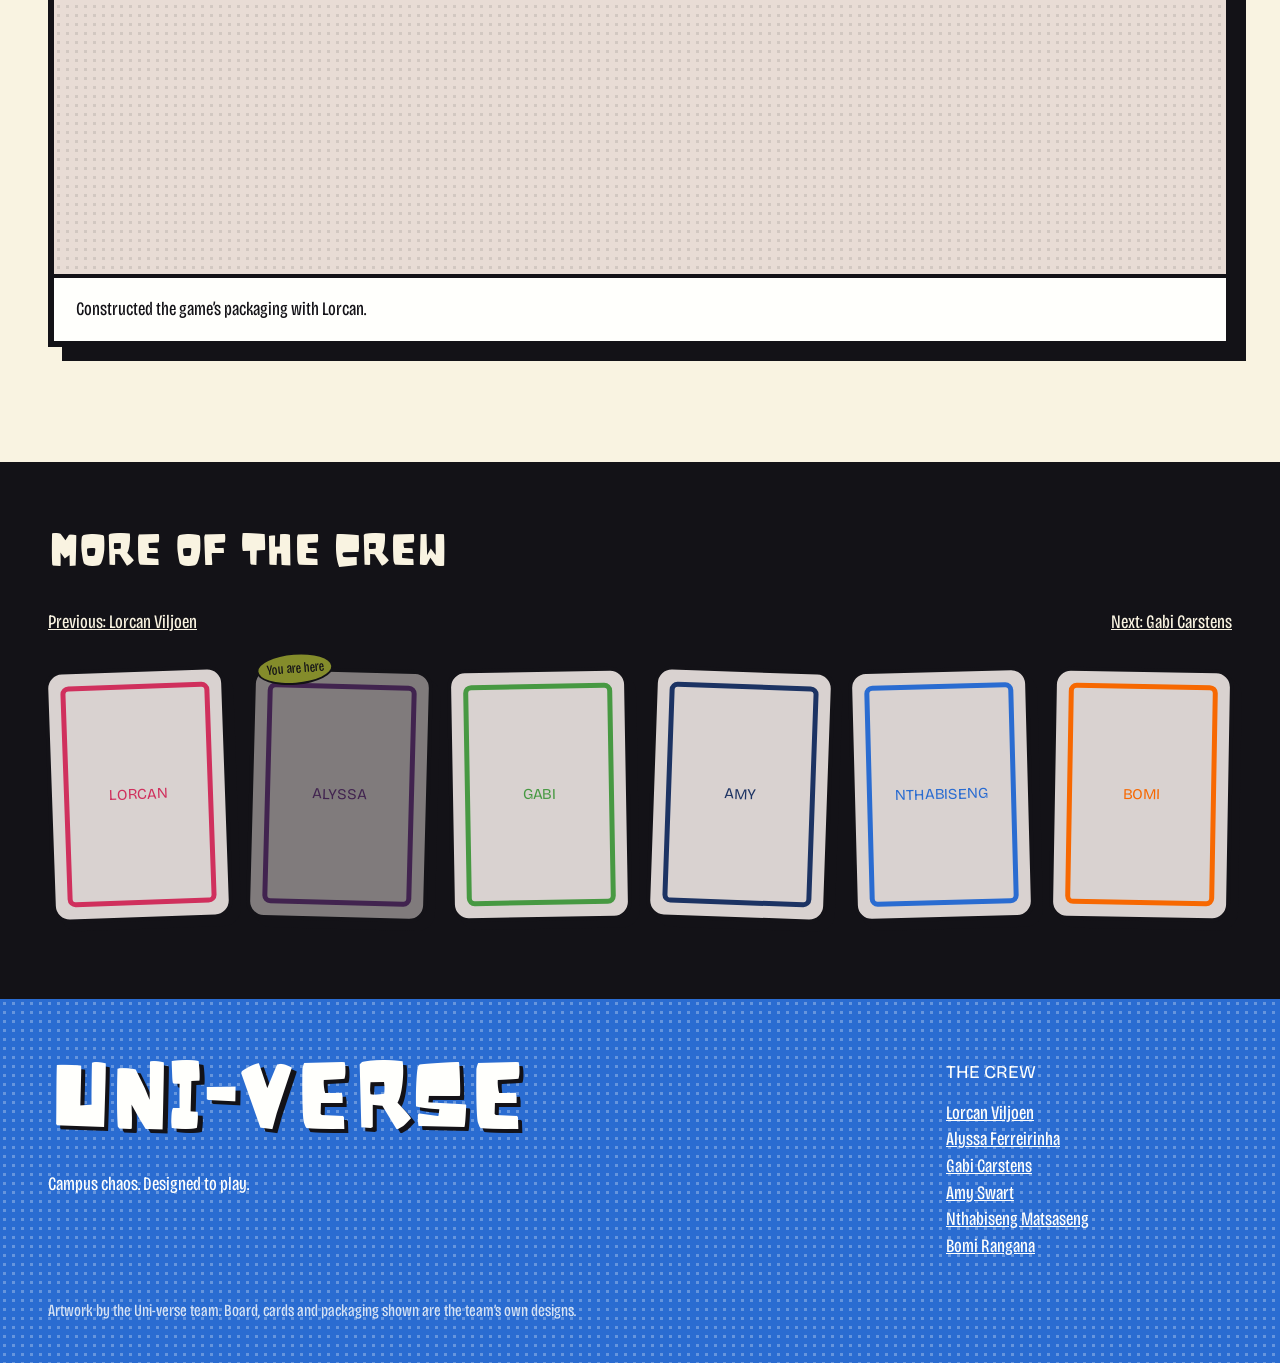
==== commit 607d4706: "Credit packaging and board construction" ====
--- a/members/alyssa.html
+++ b/members/alyssa.html
@@ -6,7 +6,7 @@
     <title>Alyssa Ferreirinha | Uni-verse</title>
     <meta
       name="description"
-      content="Illustrated the packaging and the board game, then finished the final board design and took it to print."
+      content="Illustrated the packaging and the board game, then finished the final board design and took it to print. Constructed the packaging with Lorcan."
     />
 
     <link rel="stylesheet" href="../style.css" />
@@ -44,12 +44,14 @@
 
               <p class="lead">
                 Illustrated the packaging and the board game, then finished the
-                final board design and took it to print.
+                final board design and took it to print. Constructed the
+                packaging with Lorcan.
               </p>
               <div class="chips">
                 <a href="#final-board">Final board design and printing</a
                 ><a href="#illustration">Board game illustration</a
-                ><a href="#packaging">Packaging illustrations</a>
+                ><a href="#packaging">Packaging illustrations</a
+                ><a href="#packaging-construction">Packaging construction</a>
               </div>
             </div>
             <figure class="panel signature">
@@ -221,6 +223,19 @@
                 the cover scene.
               </p>
             </article>
+            <article
+              id="packaging-construction"
+              class="panel contribution type-text"
+              style="--span: 12"
+            >
+              <h3 class="caption">Packaging construction</h3>
+              <div class="art art-empty">
+                <p class="bubble">Packaging construction</p>
+              </div>
+              <p class="panel-text">
+                Constructed the game’s packaging with Lorcan.
+              </p>
+            </article>
           </div>
         </div>
       </section>
@@ -253,6 +268,7 @@
                 <li>Gossip playing cards</li>
                 <li>Printing and 3D printing</li>
                 <li>This website and the name Uni-verse</li>
+                <li>Packaging construction with Alyssa</li>
               </ul>
               <span class="bubble card-cta">See Lorcan’s work</span>
             </a>
@@ -279,6 +295,7 @@
                 <li>The final board, designed and printed</li>
                 <li>Board game illustration</li>
                 <li>Packaging illustrations</li>
+                <li>Packaging construction with Lorcan</li>
               </ul>
               <span class="bubble card-cta">See Alyssa’s work</span>
             </div>
@@ -303,6 +320,7 @@
                 <li>Team organisation and meeting notes</li>
                 <li>Task coordination</li>
                 <li>Music Room board and word cards</li>
+                <li>Board construction</li>
               </ul>
               <span class="bubble card-cta">See Gabi’s work</span>
             </a>
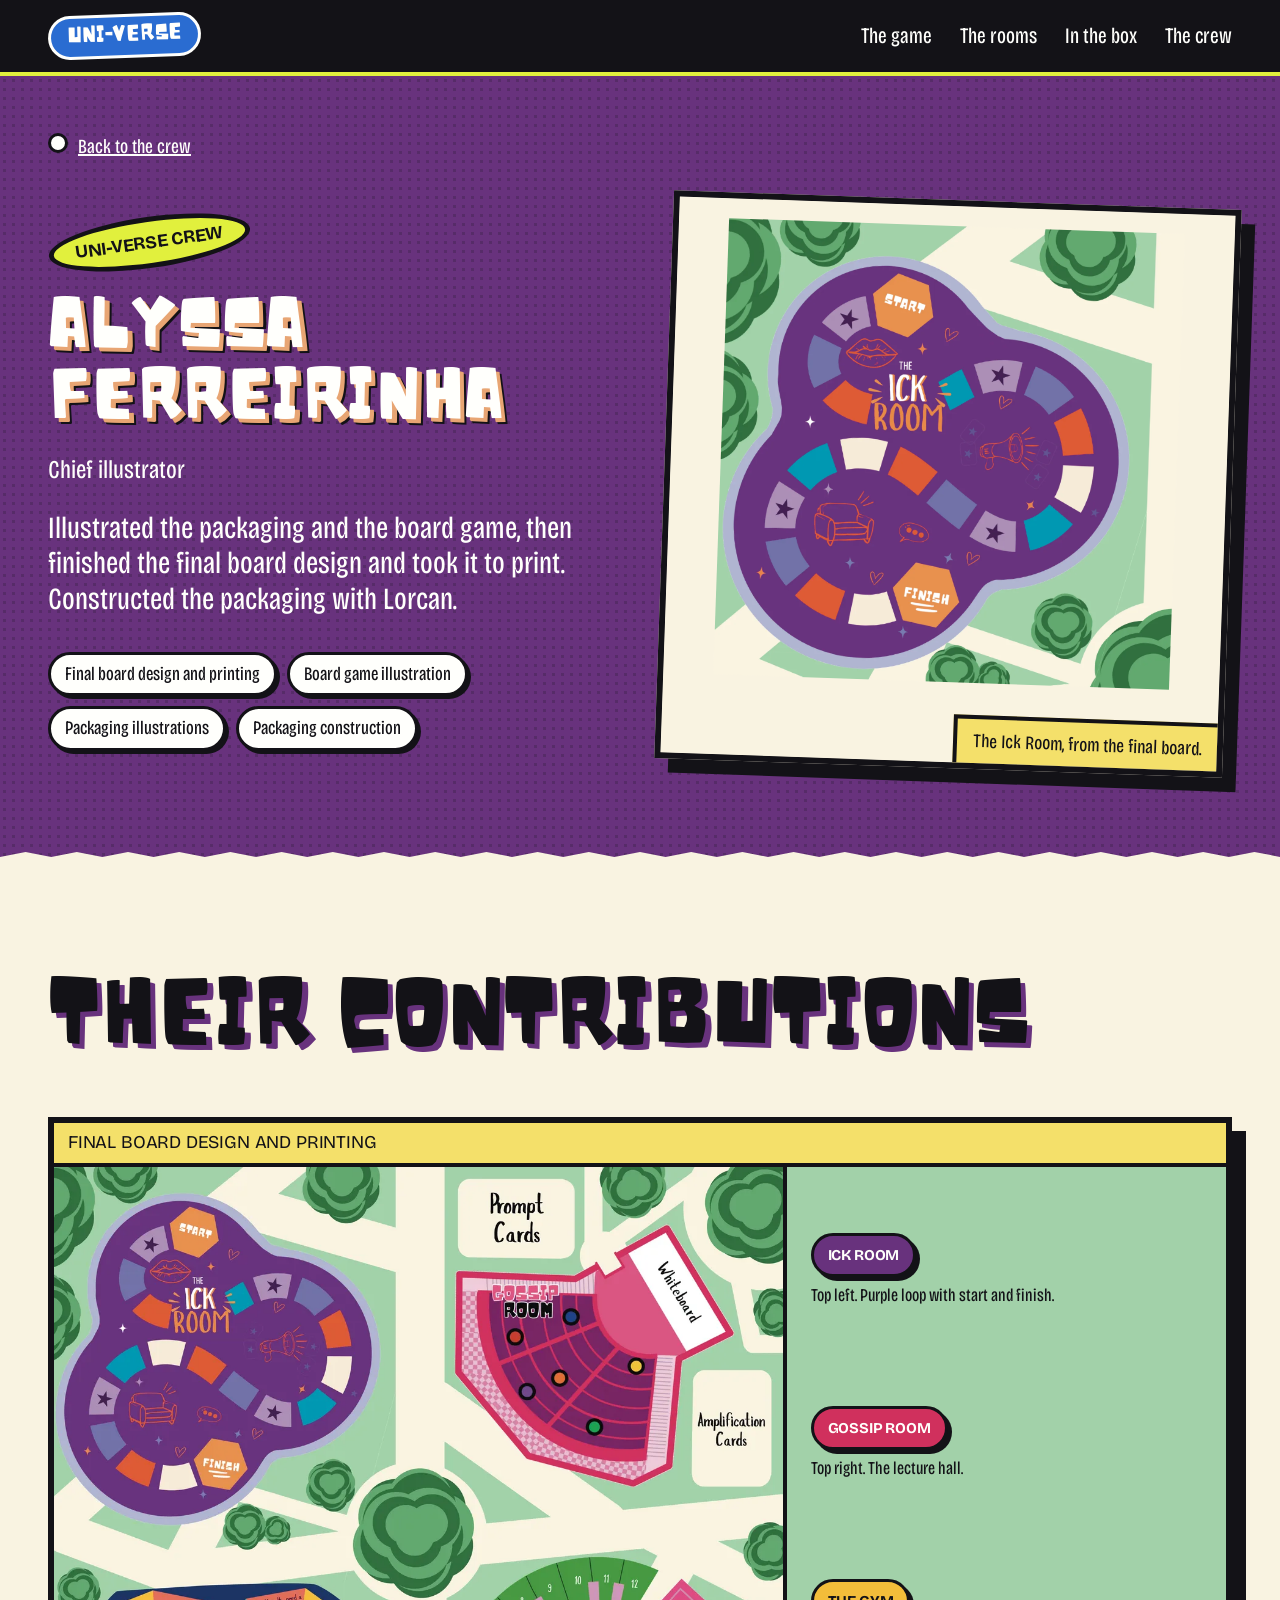
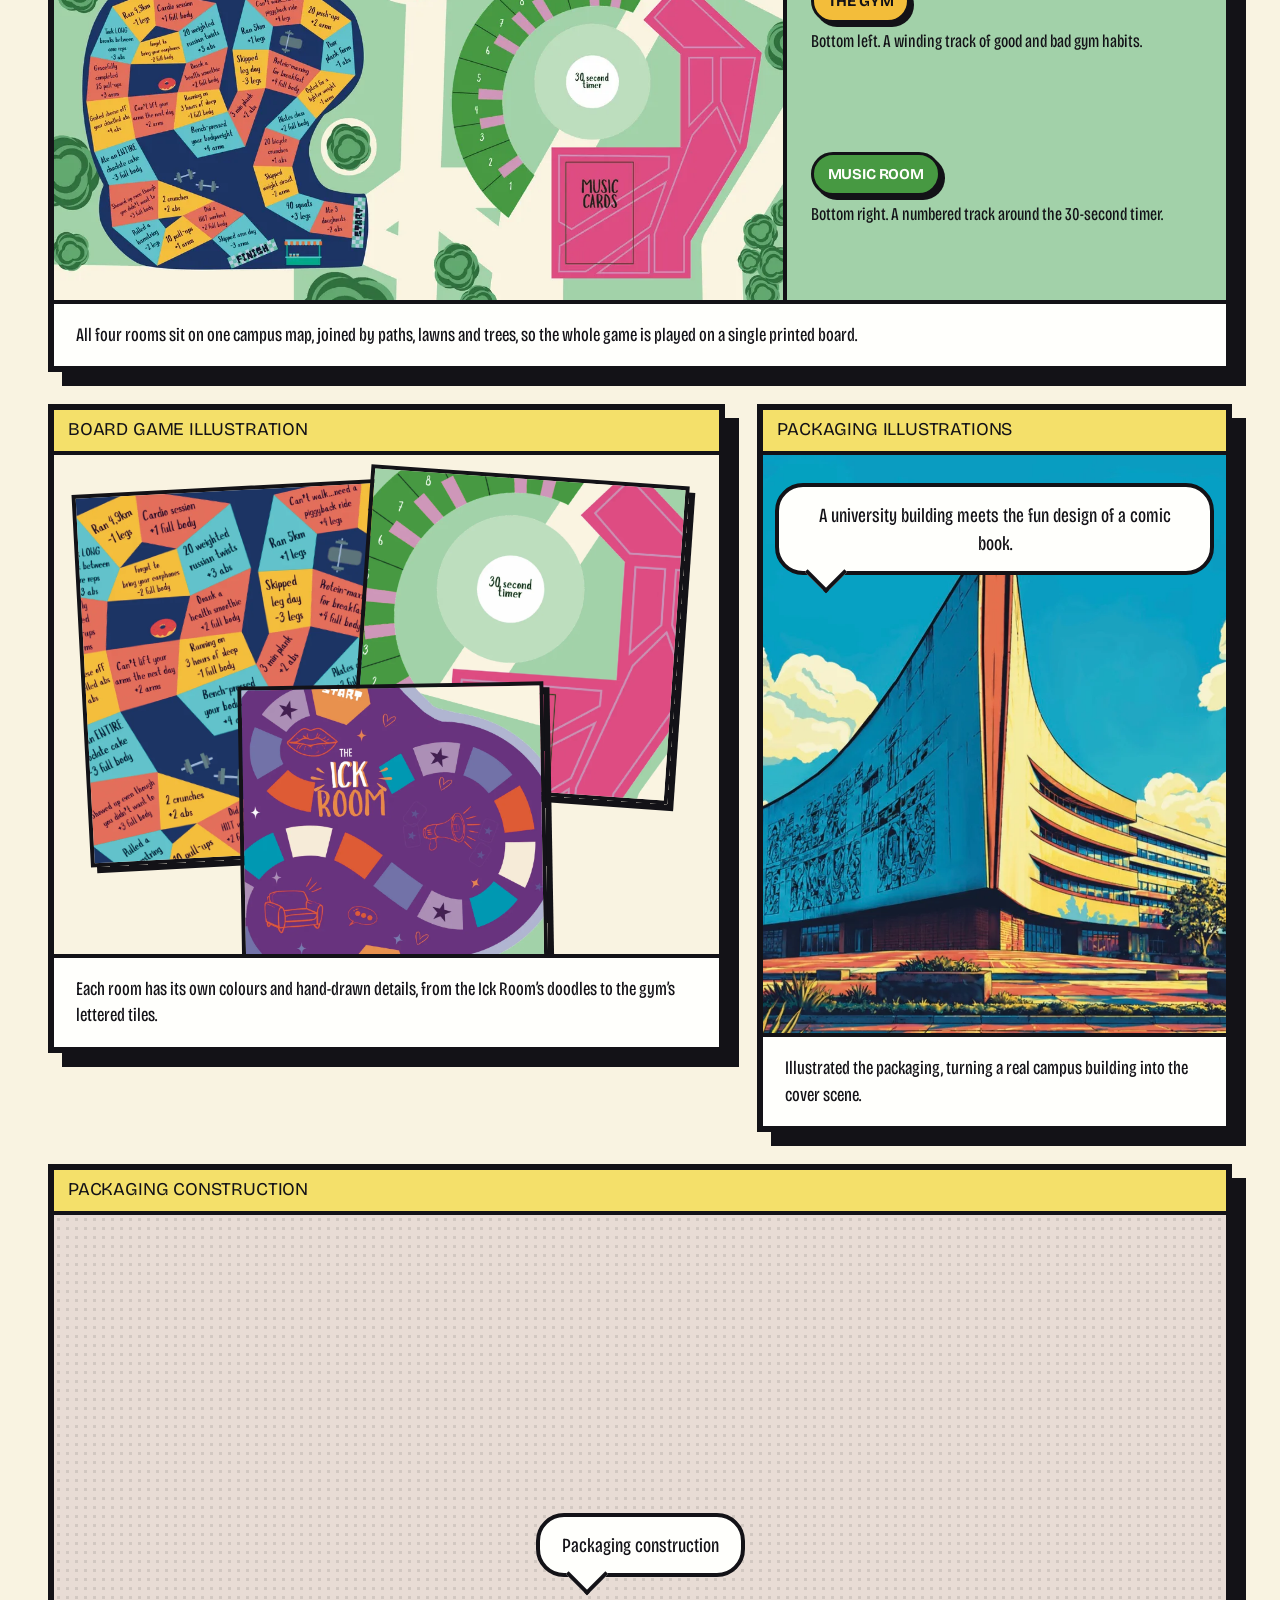
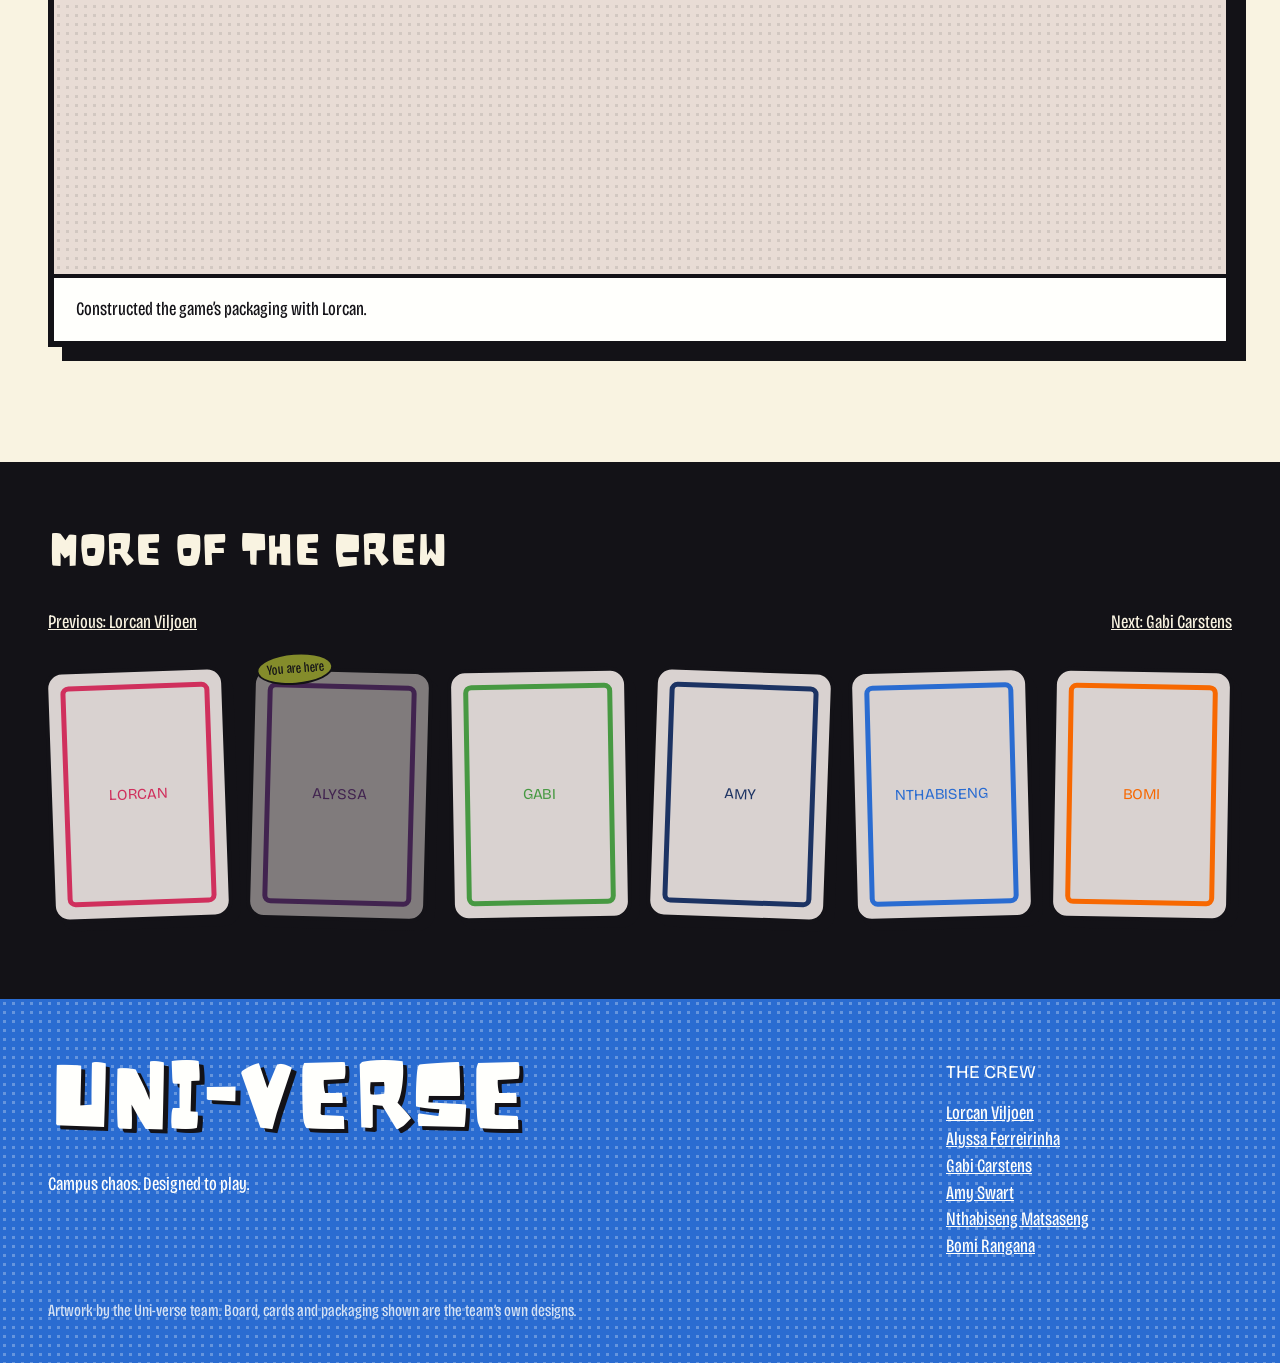
==== commit 074e8bf5: "Job title addition to alyssa" ====
--- a/members/alyssa.html
+++ b/members/alyssa.html
@@ -41,7 +41,7 @@
             <div>
               <span class="sticker crew-sticker">Uni-verse crew</span>
               <h1 class="member-name">Alyssa Ferreirinha</h1>
-
+              <p class="member-role">Chief illustrator</p>
               <p class="lead">
                 Illustrated the packaging and the board game, then finished the
                 final board design and took it to print. Constructed the
